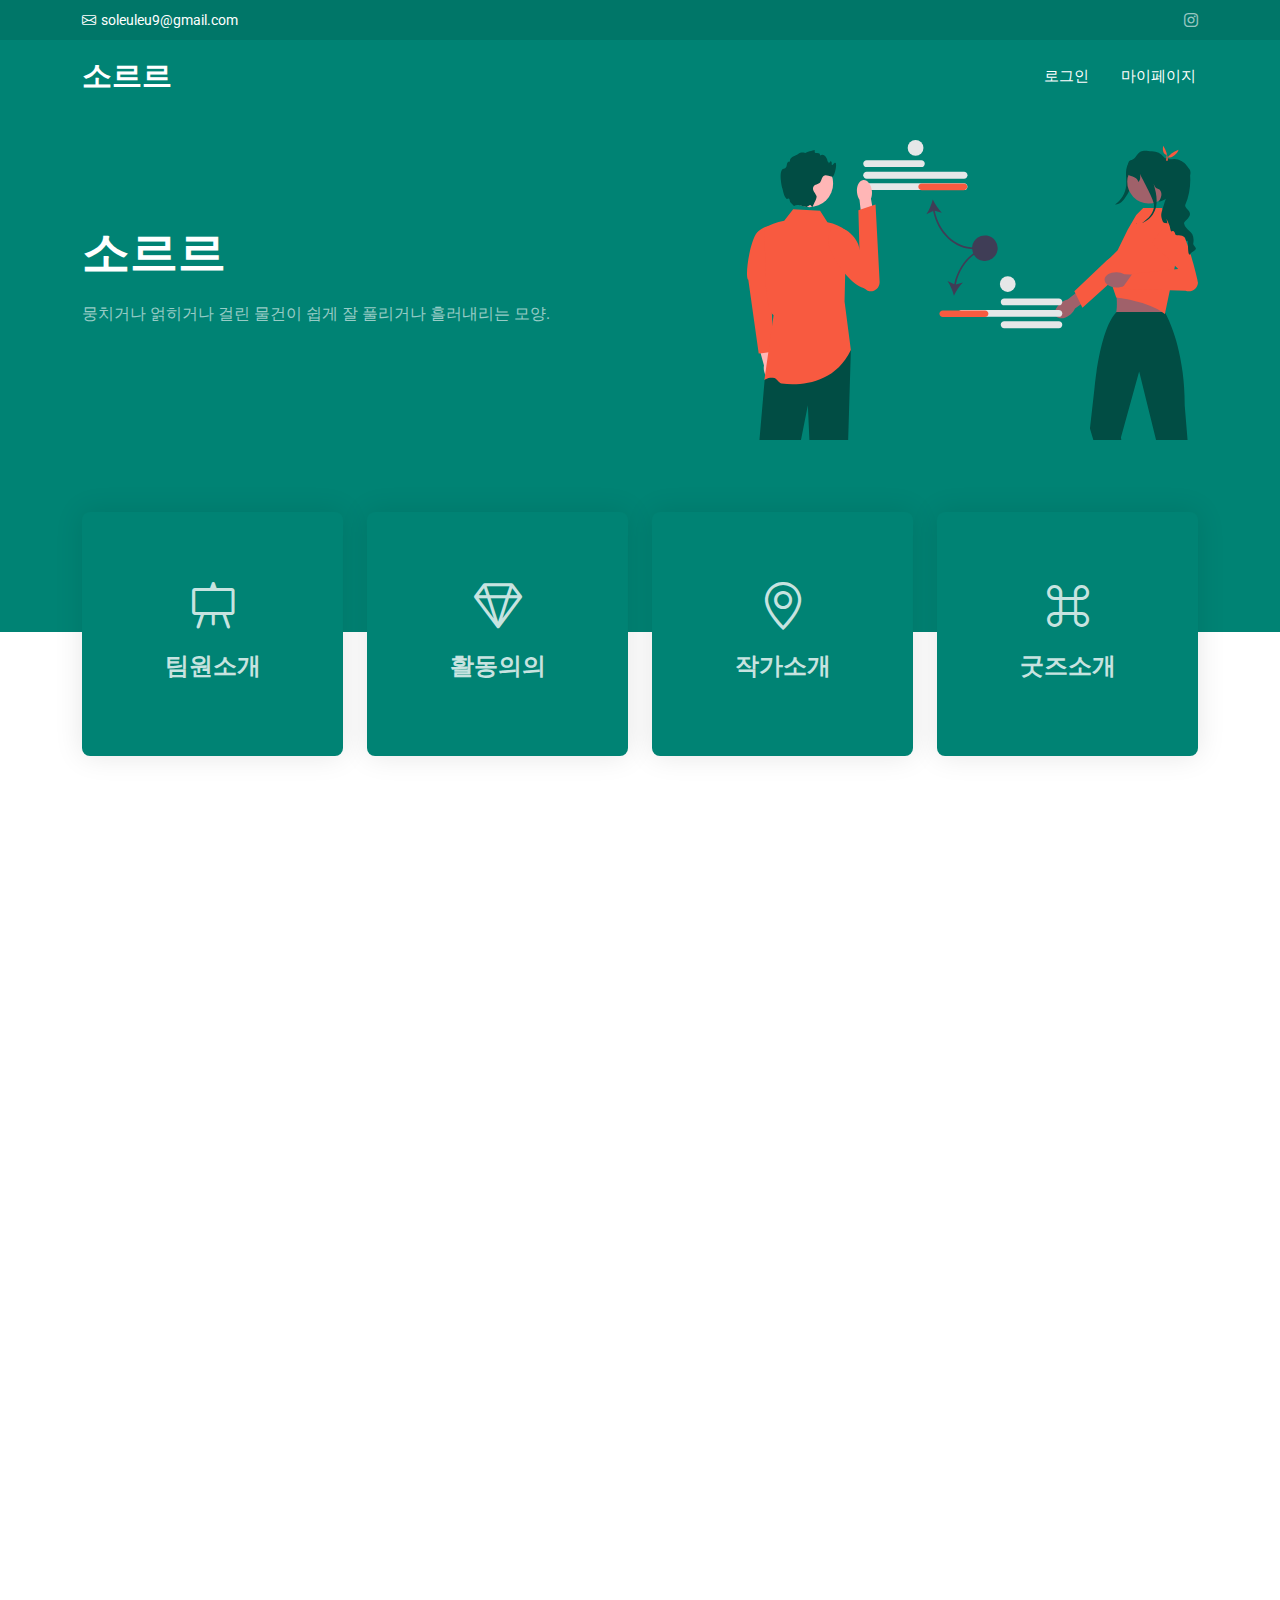
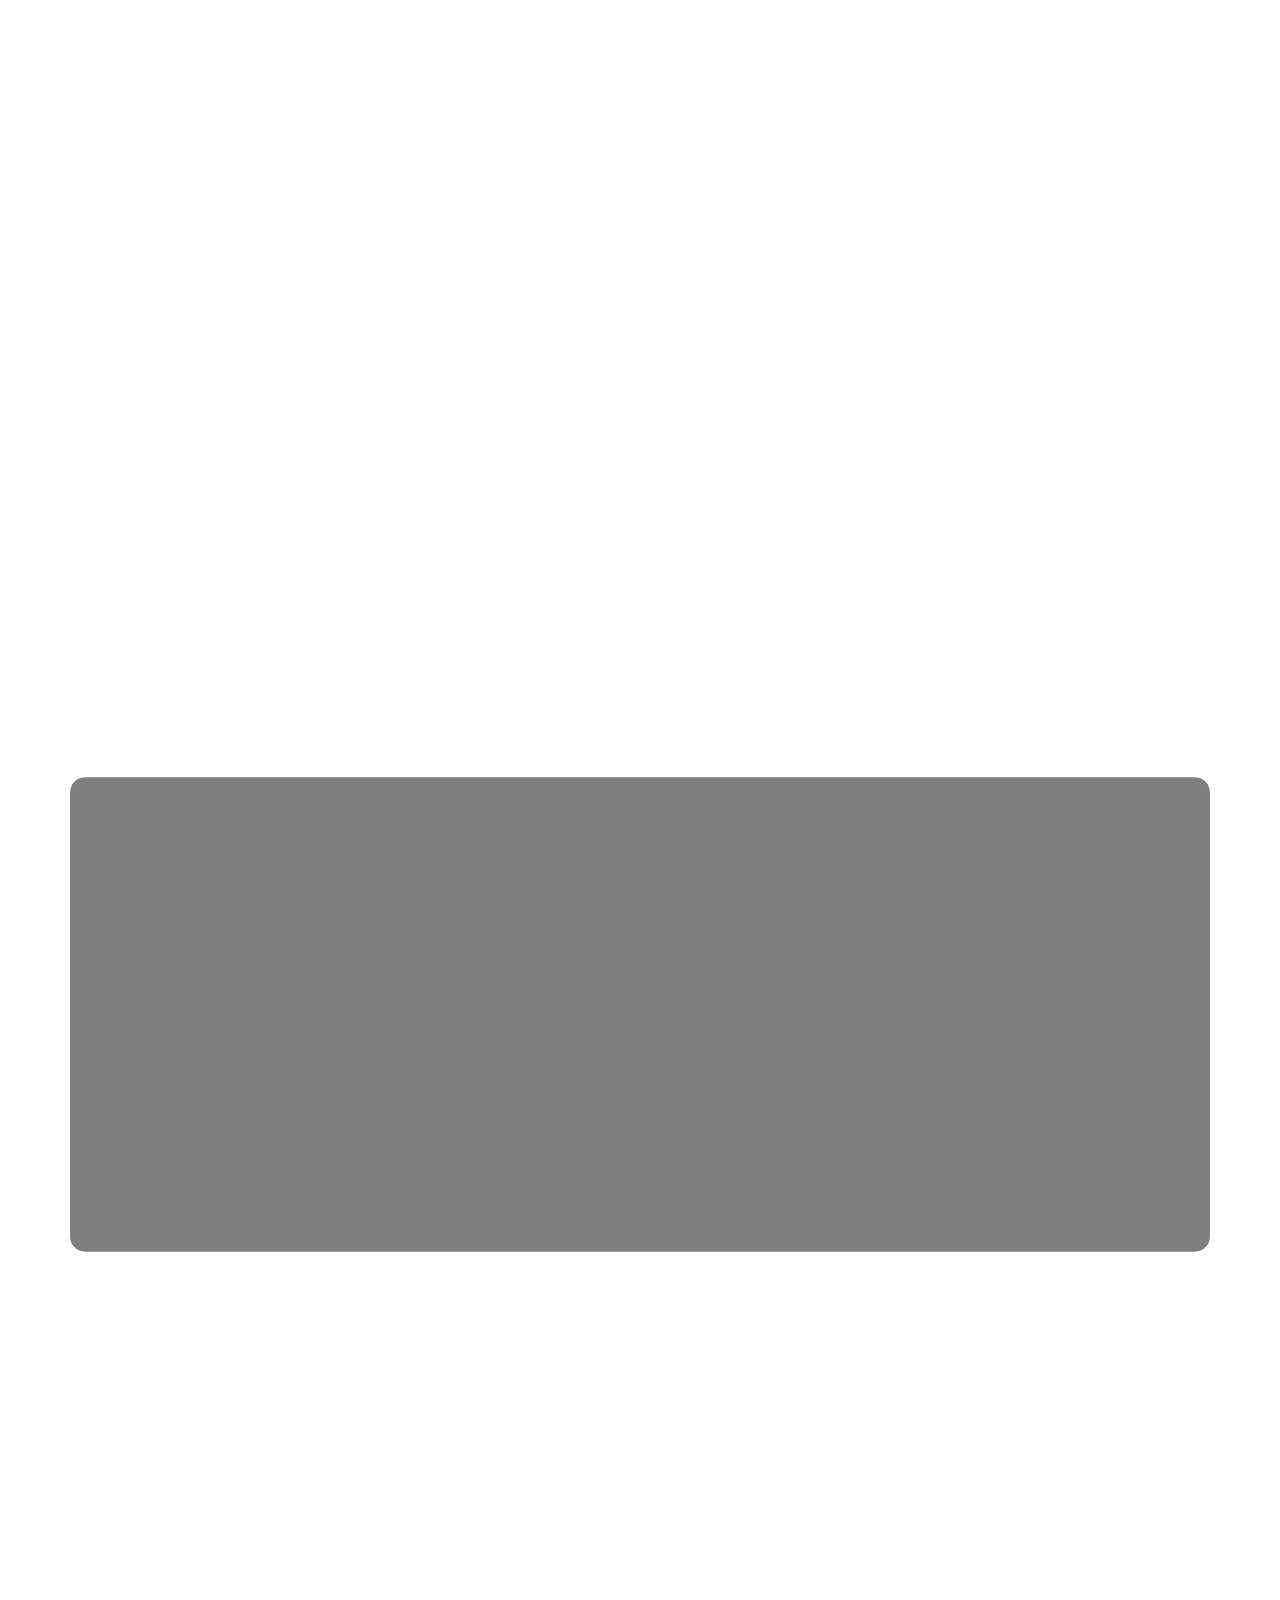
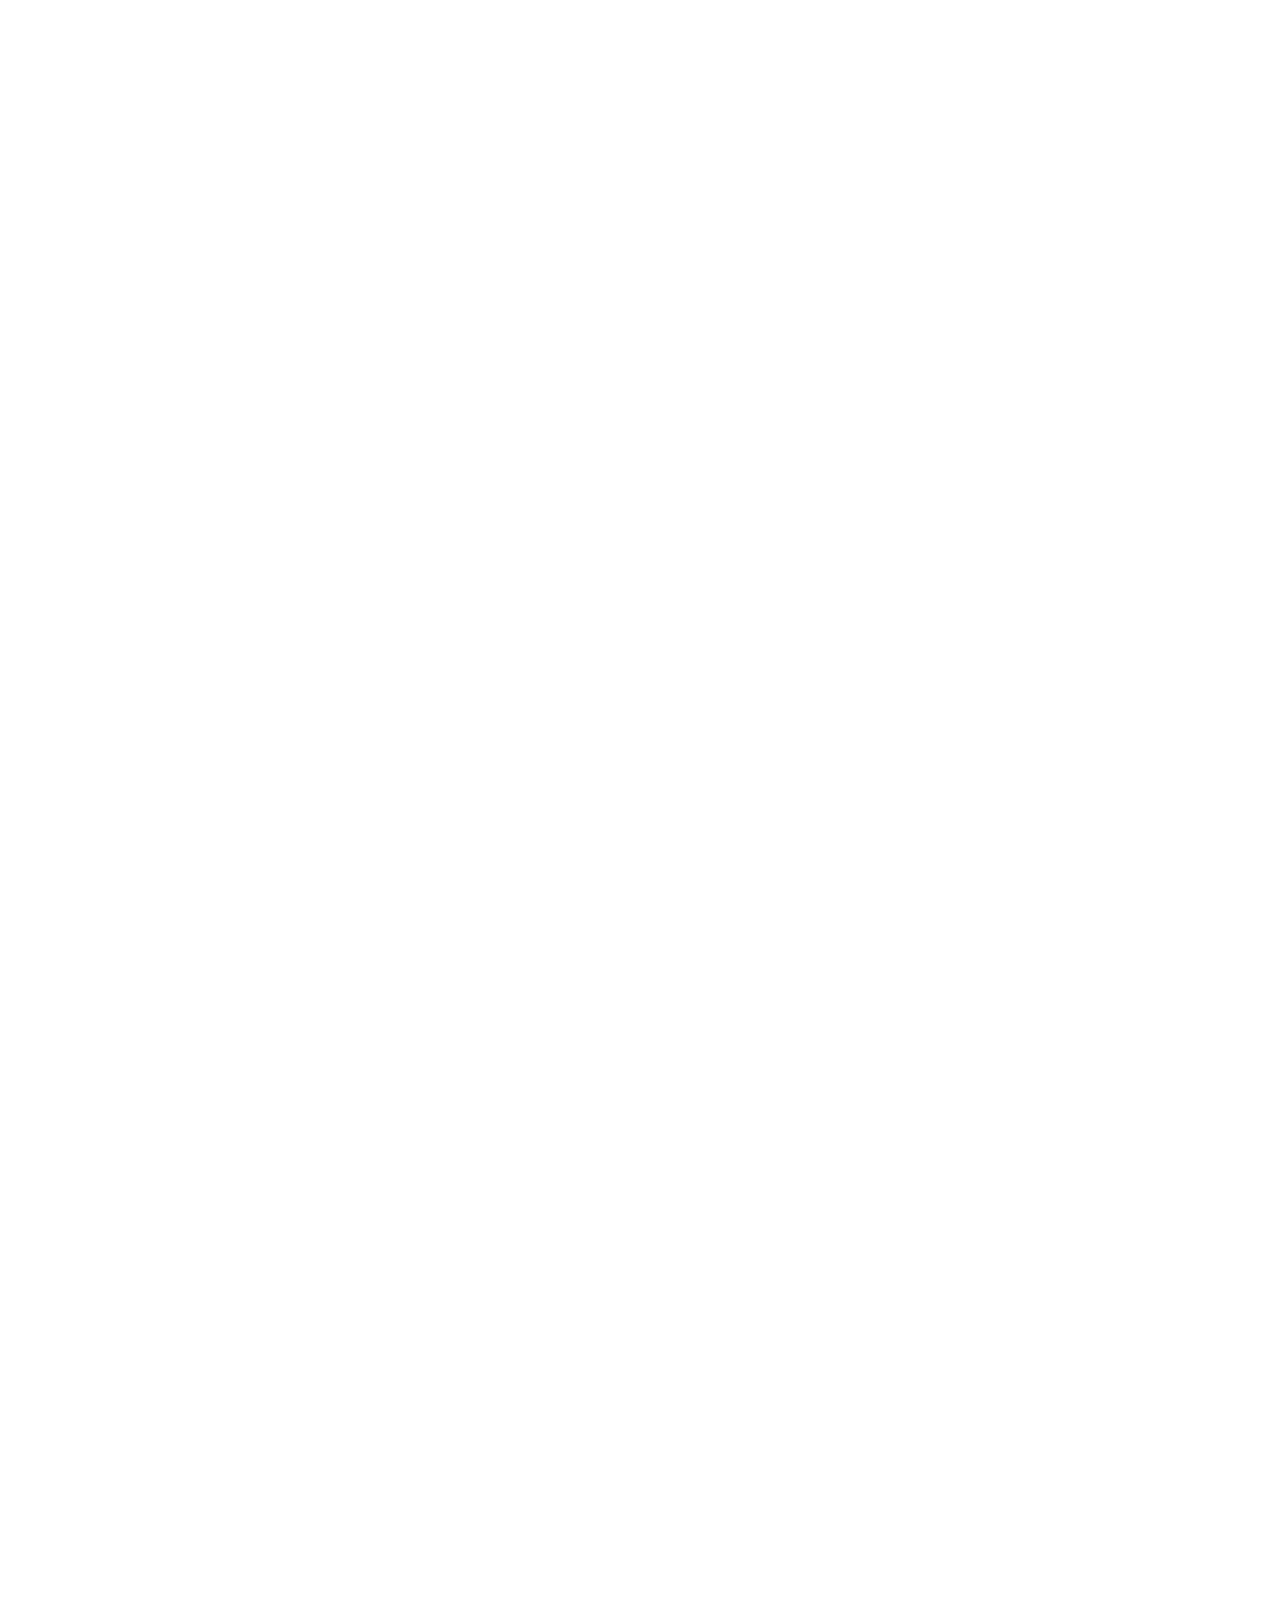
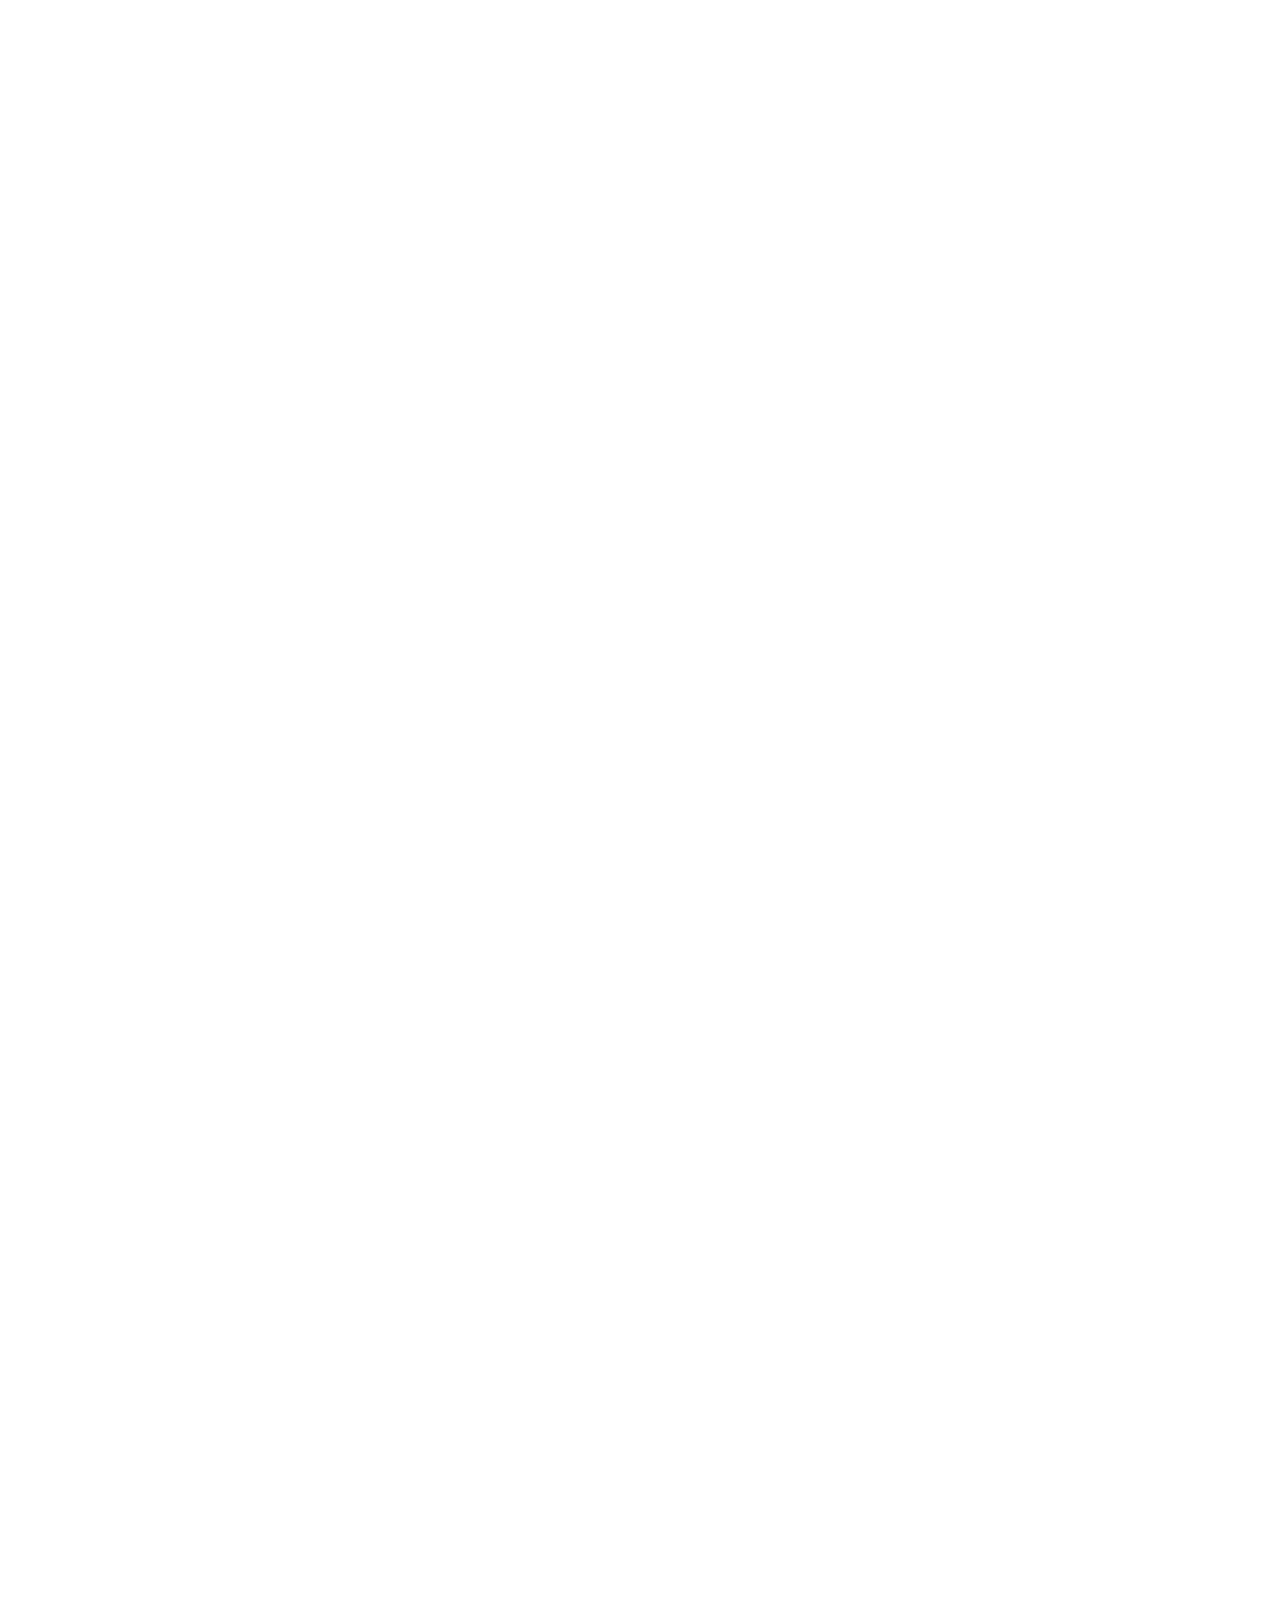
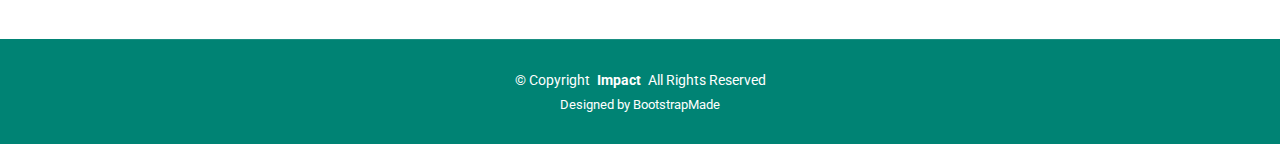
==== index.html @ 89395ae1 "first commit" ====
<!DOCTYPE html>
<html lang="en">

<head>
  <meta charset="utf-8">
  <meta content="width=device-width, initial-scale=1.0" name="viewport">
  <title>Index - Impact Bootstrap Template</title>
  <meta name="description" content="">
  <meta name="keywords" content="">

  <!-- Favicons -->
  <link href="assets/img/favicon.png" rel="icon">
  <link href="assets/img/apple-touch-icon.png" rel="apple-touch-icon">

  <!-- Fonts -->
  <link href="https://fonts.googleapis.com" rel="preconnect">
  <link href="https://fonts.gstatic.com" rel="preconnect" crossorigin>
  <link
    href="https://fonts.googleapis.com/css2?family=Roboto:ital,wght@0,100;0,300;0,400;0,500;0,700;0,900;1,100;1,300;1,400;1,500;1,700;1,900&family=Montserrat:ital,wght@0,100;0,200;0,300;0,400;0,500;0,600;0,700;0,800;0,900;1,100;1,200;1,300;1,400;1,500;1,600;1,700;1,800;1,900&family=Poppins:ital,wght@0,100;0,200;0,300;0,400;0,500;0,600;0,700;0,800;0,900;1,100;1,200;1,300;1,400;1,500;1,600;1,700;1,800;1,900&display=swap"
    rel="stylesheet">

  <!-- Vendor CSS Files -->
  <link href="assets/vendor/bootstrap/css/bootstrap.min.css" rel="stylesheet">
  <link href="assets/vendor/bootstrap-icons/bootstrap-icons.css" rel="stylesheet">
  <link href="assets/vendor/aos/aos.css" rel="stylesheet">
  <link href="assets/vendor/glightbox/css/glightbox.min.css" rel="stylesheet">
  <link href="assets/vendor/swiper/swiper-bundle.min.css" rel="stylesheet">

  <!-- Main CSS File -->
  <link href="assets/css/main.css" rel="stylesheet">

  <!-- =======================================================
  * Template Name: Impact
  * Template URL: https://bootstrapmade.com/impact-bootstrap-business-website-template/
  * Updated: Aug 07 2024 with Bootstrap v5.3.3
  * Author: BootstrapMade.com
  * License: https://bootstrapmade.com/license/
  ======================================================== -->
</head>

<body class="index-page">

  <header id="header" class="header fixed-top">

    <div class="topbar d-flex align-items-center">
      <div class="container d-flex justify-content-center justify-content-md-between">
        <div class="contact-info d-flex align-items-center">
          <i class="bi bi-envelope d-flex align-items-center"><a href="">soleuleu9@gmail.com</a></i>
        </div>
        <div class="social-links d-none d-md-flex align-items-center">
          <a href="https://www.instagram.com/so_reureu" class="instagram"><i class="bi bi-instagram"></i></a>
        </div>
      </div>
    </div><!-- End Top Bar -->

    <div class="branding d-flex align-items-cente">

      <div class="container position-relative d-flex align-items-center justify-content-between">
        <a href="index.html" class="logo d-flex align-items-center">
          <!-- Uncomment the line below if you also wish to use an image logo -->
          <!-- <img src="assets/img/logo.png" alt=""> -->
          <h1 class="sitename">소르르</h1>
          <span>.</span>
        </a>

        <nav id="navmenu" class="navmenu">
          <ul>
            <li><a href="" class="active">로그인<br></a></li>
            <li><a href="">마이페이지</a></li>

          </ul>
          <i class="mobile-nav-toggle d-xl-none bi bi-list"></i>
        </nav>

      </div>

    </div>

  </header>

  <main class="main">



    <!-- Hero Section -->
    <section id="hero" class="hero section accent-background">

      <div class="container position-relative" data-aos="fade-up" data-aos-delay="100">
        <div class="row gy-5 justify-content-between">
          <div class="col-lg-6 order-2 order-lg-1 d-flex flex-column justify-content-center">
            <h2><span>소르르 </span><span class="accent"></span></h2>
            <p>뭉치거나 얽히거나 걸린 물건이 쉽게 잘 풀리거나 흘러내리는 모양.</p>
          </div>
          <div class="col-lg-5 order-1 order-lg-2">
            <img src="assets/img/hero-img.svg" class="img-fluid" alt="">
          </div>
        </div>
      </div>

      <div class="icon-boxes position-relative" data-aos="fade-up" data-aos-delay="200">
        <div class="container position-relative">
          <div class="row gy-4 mt-5">

            <div class="col-xl-3 col-md-6">
              <div class="icon-box">
                <div class="icon"><i class="bi bi-easel"></i></div>
                <h4 class="title"><a href="#team" class="stretched-link">팀원소개</a></h4>
              </div>
            </div><!--End Icon Box -->

            <div class="col-xl-3 col-md-6">
              <div class="icon-box">
                <div class="icon"><i class="bi bi-gem"></i></div>
                <h4 class="title"><a href="#about" class="stretched-link">활동의의</a></h4>
              </div>
            </div><!--End Icon Box -->

            <div class="col-xl-3 col-md-6">
              <div class="icon-box">
                <div class="icon"><i class="bi bi-geo-alt"></i></div>
                <h4 class="title"><a href="#testimonials" class="stretched-link">작가소개</a></h4>
              </div>
            </div><!--End Icon Box -->

            <div class="col-xl-3 col-md-6">
              <div class="icon-box">
                <div class="icon"><i class="bi bi-command"></i></div>
                <h4 class="title"><a href="#portfolio" class="stretched-link">굿즈소개</a></h4>
              </div>
            </div><!--End Icon Box -->

          </div>
        </div>
      </div>

    </section><!-- /Hero Section -->

    <!-- Team Section -->
    <section id="team" class="team section">

      <!-- Section Title -->
      <div class="container section-title" data-aos="fade-up">
        <h2>팀소개</h2>
        <p>소르르는 대중의 목소리에 귀 기울이며 항상 발전하는 팀이 되기위해 노력하고있습니다</p>
      </div><!-- End Section Title -->

      <div class="container">

        <div class="row gy-4  justify-content-center">

          <div class="col-xl-3 col-md-6 d-flex" data-aos="fade-up" data-aos-delay="100">
            <div class="member">
              <img src="assets/img/team/team-1.jpg" class="img-fluid" alt="">
              <h4>이다희</h4>
              <div class="social">
                <span>INTJ</span>
              </div>
            </div>
          </div><!-- End Team Member -->

          <div class="col-xl-3 col-md-6 d-flex" data-aos="fade-up" data-aos-delay="200">
            <div class="member">
              <img src="assets/img/team/team-2.jpg" class="img-fluid" alt="">
              <h4>문성환</h4>
              <div class="social">
                <span>INTP</span>
              </div>
            </div>
          </div><!-- End Team Member -->

          <div class="col-xl-3 col-md-6 d-flex" data-aos="fade-up" data-aos-delay="300">
            <div class="member">
              <img src="assets/img/team/team-3.jpg" class="img-fluid" alt="">
              <h4>유미소</h4>
              <div class="social">
                <span>INFJ</span>
              </div>
            </div>
          </div><!-- End Team Member -->

          <!-- End Team Member -->

        </div>

      </div>

    </section><!-- /Team Section -->

    <!-- About Section -->
    <section id="about" class="about section">

      <!-- Section Title -->
      <div class="container section-title" data-aos="fade-up">
        <h2>활동의의<br></h2>
        <p>소르르 팀은 신진 발굴 작가의 홍보 및 작업, 굿즈를 판매해주는 역할을 하는 팀입니다.</p>
      </div><!-- End Section Title -->

      <div class="container">

        <div class="row gy-4">
          <div class="col-lg-6" data-aos="fade-up" data-aos-delay="100">
            <h>우리는 창의력과 열정을 바탕으로 다양한 제품을 선보이며
              <br>사용자 친화적이고 품질 높은 제품을
              제공하기 위해 노력하고 있습니다.
            </h>
            <img src="assets/img/about.jpg" class="img-fluid rounded-4 mb-4" alt="">
            <div class="content">
              <ul>
                <li><i class="bi bi-check-circle-fill"></i> <span>신진, 발굴 작가의 어려운 현실
                    홍보와 작업을 병행하기 힘든 조건입니다. </span></li>
                <li><i class="bi bi-check-circle-fill"></i> <span>대중의 다양한 개성
                    자신의 개성이 중요해진 시대에서 니즈에 맞는 여러 굿즈를 찾을수 있는 플랫폼이 필요한 상황이다.</span></li>

              </ul>

            </div>
          </div>
          <div class="col-lg-6" data-aos="fade-up" data-aos-delay="250">
            <div class="content ps-0 ps-lg-5">

              <p>
                소르르에서 작가는 자신의 작품을 홍보하고 판매할 수 있는 공간이고 대중들은 단순한 굿즈가 아니라 자신의 감성에 맞는 소비와 작가의 작품을 접할 수 있다.
                <br>우리가 몰랐던 작가들의 활동과
                작업들을 볼 수 있는 예술의 인프라 형성도 도모할 수 있다.
              </p>

              <div class="position-relative mt-4">
                <img src="assets/img/about-2.jpg" class="img-fluid rounded-4" alt="">
                <a href="https://www.youtube.com/watch?v=Y7f98aduVJ8" class="glightbox pulsating-play-btn"></a>
              </div>
            </div>
          </div>
        </div>

      </div>

    </section><!-- /About Section -->


    <!-- Call To Action Section -->
    <section id="call-to-action" class="call-to-action section dark-background">

      <div class="container">
        <img src="assets/img/cta-bg.jpg" alt="">
        <div class="content row justify-content-center" data-aos="zoom-in" data-aos-delay="100">
          <div class="col-xl-10">
            <div class="text-center">
              <a href="https://www.youtube.com/watch?v=Y7f98aduVJ8" class="glightbox play-btn"></a>
              <h3>팝업</h3>
              <p>Duis aute irure dolor in reprehenderit in voluptate velit esse cillum dolore eu fugiat nulla pariatur.
                Excepteur sint occaecat cupidatat non proident, sunt in culpa qui officia deserunt mollit anim id est
                laborum.</p>
              <a class="cta-btn" href="#">Call To Action</a>
            </div>
          </div>
        </div>
      </div>

    </section><!-- /Call To Action Section -->


    <!-- Testimonials Section -->
    <section id="testimonials" class="testimonials section">

      <!-- Section Title -->
      <div class="container section-title" data-aos="fade-up">
        <h2>작가소개</h2>
      </div><!-- End Section Title -->

      <div class="container" data-aos="fade-up" data-aos-delay="100">

        <div class="swiper init-swiper">
          <script type="application/json" class="swiper-config">
            {
              "loop": true,
              "speed": 600,
              "autoplay": {
                "delay": 5000
              },
              "slidesPerView": "auto",
              "pagination": {
                "el": ".swiper-pagination",
                "type": "bullets",
                "clickable": true
              },
              "breakpoints": {
                "320": {
                  "slidesPerView": 1,
                  "spaceBetween": 40
                },
                "1200": {
                  "slidesPerView": 3,
                  "spaceBetween": 10
                }
              }
            }
          </script>
          <div class="swiper-wrapper">

            <div class="swiper-slide">
              <div class="testimonial-item">
                <div class="portfolio-content h-100">
                  <img src="assets/img/testimonials/illustrator1.jpg" class="img-fluid" alt="">
                  <div class="portfolio-info">
                    <h4><a href="" title="More Details">작가1</a></h4>
                    <p>Lorem ipsum, dolor sit amet consectetur</p>
                  </div>
                </div>
              </div>
            </div>

            <div class="swiper-slide">
              <div class="testimonial-item">
                <div class="portfolio-content h-100">
                  <img src="assets/img/testimonials/illustrator2.jpg" class="img-fluid" alt="">
                  <div class="portfolio-info">
                    <h4><a href="" title="More Details">작가2</a></h4>
                    <p>Lorem ipsum, dolor sit amet consectetur</p>
                  </div>
                </div>
              </div>
            </div>

            <div class="swiper-slide">
              <div class="testimonial-item">
                <div class="portfolio-content h-100">
                  <img src="assets/img/testimonials/illustrator3.jpg" class="img-fluid" alt="">
                  <div class="portfolio-info">
                    <h4><a href="" title="More Details">작가3</a></h4>
                    <p>Lorem ipsum, dolor sit amet consectetur</p>
                  </div>
                </div>
              </div>
            </div>

            <div class="swiper-slide">
              <div class="testimonial-item">
                <div class="portfolio-content h-100">
                  <img src="assets/img/testimonials/illustrator4.jpg" class="img-fluid" alt="">
                  <div class="portfolio-info">
                    <h4><a href="" title="More Details">작가4</a></h4>
                    <p>Lorem ipsum, dolor sit amet consectetur</p>
                  </div>
                </div>
              </div>
            </div>


            <div class="swiper-slide">
              <div class="testimonial-item">
                <div class="portfolio-content h-100">
                  <img src="assets/img/testimonials/testimonials-5.jpg" class="img-fluid" alt="">
                  <div class="portfolio-info">
                    <h4><a href="" title="More Details">작가5</a></h4>
                    <p>Lorem ipsum, dolor sit amet consectetur</p>
                  </div>
                </div>
              </div>
            </div>


          </div>
          <div class="swiper-pagination"></div>
        </div>

      </div>

    </section><!-- /Testimonials Section -->

    <!-- Portfolio Section -->
    <section id="portfolio" class="portfolio section">

      <!-- Section Title -->
      <div class="container section-title" data-aos="fade-up">
        <h2>굿즈소개</h2>
        <p>Necessitatibus eius consequatur ex aliquid fuga eum quidem sint consectetur velit</p>
      </div><!-- End Section Title -->

      <div class="container">

        <div class="isotope-layout" data-default-filter="*" data-layout="masonry" data-sort="original-order">

          <ul class="portfolio-filters isotope-filters" data-aos="fade-up" data-aos-delay="100">
            <li data-filter="*" class="filter-active">All</li>
            <li data-filter=".filter-app">App</li>
            <li data-filter=".filter-product">Product</li>
            <li data-filter=".filter-branding">Branding</li>
            <li data-filter=".filter-books">Books</li>
          </ul><!-- End Portfolio Filters -->

          <div class="row gy-4 isotope-container" data-aos="fade-up" data-aos-delay="200">

            <div class="col-lg-4 col-md-6 portfolio-item isotope-item filter-app">
              <div class="portfolio-content h-100">
                <a href="assets/img/portfolio/app-1.jpg" data-gallery="portfolio-gallery-app" class="glightbox"><img
                    src="assets/img/portfolio/app-1.jpg" class="img-fluid" alt=""></a>
                <div class="portfolio-info">
                  <h4><a href="portfolio-details.html" title="More Details">App 1</a></h4>
                  <p>Lorem ipsum, dolor sit amet consectetur</p>
                </div>
              </div>
            </div><!-- End Portfolio Item -->

            <div class="col-lg-4 col-md-6 portfolio-item isotope-item filter-product">
              <div class="portfolio-content h-100">
                <a href="assets/img/portfolio/product-1.jpg" data-gallery="portfolio-gallery-app" class="glightbox"><img
                    src="assets/img/portfolio/product-1.jpg" class="img-fluid" alt=""></a>
                <div class="portfolio-info">
                  <h4><a href="portfolio-details.html" title="More Details">Product 1</a></h4>
                  <p>Lorem ipsum, dolor sit amet consectetur</p>
                </div>
              </div>
            </div><!-- End Portfolio Item -->

            <div class="col-lg-4 col-md-6 portfolio-item isotope-item filter-branding">
              <div class="portfolio-content h-100">
                <a href="assets/img/portfolio/branding-1.jpg" data-gallery="portfolio-gallery-app"
                  class="glightbox"><img src="assets/img/portfolio/branding-1.jpg" class="img-fluid" alt=""></a>
                <div class="portfolio-info">
                  <h4><a href="portfolio-details.html" title="More Details">Branding 1</a></h4>
                  <p>Lorem ipsum, dolor sit amet consectetur</p>
                </div>
              </div>
            </div><!-- End Portfolio Item -->

            <div class="col-lg-4 col-md-6 portfolio-item isotope-item filter-books">
              <div class="portfolio-content h-100">
                <a href="assets/img/portfolio/books-1.jpg" data-gallery="portfolio-gallery-app" class="glightbox"><img
                    src="assets/img/portfolio/books-1.jpg" class="img-fluid" alt=""></a>
                <div class="portfolio-info">
                  <h4><a href="portfolio-details.html" title="More Details">Books 1</a></h4>
                  <p>Lorem ipsum, dolor sit amet consectetur</p>
                </div>
              </div>
            </div><!-- End Portfolio Item -->

            <div class="col-lg-4 col-md-6 portfolio-item isotope-item filter-app">
              <div class="portfolio-content h-100">
                <a href="assets/img/portfolio/app-2.jpg" data-gallery="portfolio-gallery-app" class="glightbox"><img
                    src="assets/img/portfolio/app-2.jpg" class="img-fluid" alt=""></a>
                <div class="portfolio-info">
                  <h4><a href="portfolio-details.html" title="More Details">App 2</a></h4>
                  <p>Lorem ipsum, dolor sit amet consectetur</p>
                </div>
              </div>
            </div><!-- End Portfolio Item -->

            <div class="col-lg-4 col-md-6 portfolio-item isotope-item filter-product">
              <div class="portfolio-content h-100">
                <a href="assets/img/portfolio/product-2.jpg" data-gallery="portfolio-gallery-app" class="glightbox"><img
                    src="assets/img/portfolio/product-2.jpg" class="img-fluid" alt=""></a>
                <div class="portfolio-info">
                  <h4><a href="portfolio-details.html" title="More Details">Product 2</a></h4>
                  <p>Lorem ipsum, dolor sit amet consectetur</p>
                </div>
              </div>
            </div><!-- End Portfolio Item -->

            <div class="col-lg-4 col-md-6 portfolio-item isotope-item filter-branding">
              <div class="portfolio-content h-100">
                <a href="assets/img/portfolio/branding-2.jpg" data-gallery="portfolio-gallery-app"
                  class="glightbox"><img src="assets/img/portfolio/branding-2.jpg" class="img-fluid" alt=""></a>
                <div class="portfolio-info">
                  <h4><a href="portfolio-details.html" title="More Details">Branding 2</a></h4>
                  <p>Lorem ipsum, dolor sit amet consectetur</p>
                </div>
              </div>
            </div><!-- End Portfolio Item -->

            <div class="col-lg-4 col-md-6 portfolio-item isotope-item filter-books">
              <div class="portfolio-content h-100">
                <a href="assets/img/portfolio/books-2.jpg" data-gallery="portfolio-gallery-app" class="glightbox"><img
                    src="assets/img/portfolio/books-2.jpg" class="img-fluid" alt=""></a>
                <div class="portfolio-info">
                  <h4><a href="portfolio-details.html" title="More Details">Books 2</a></h4>
                  <p>Lorem ipsum, dolor sit amet consectetur</p>
                </div>
              </div>
            </div><!-- End Portfolio Item -->

            <div class="col-lg-4 col-md-6 portfolio-item isotope-item filter-app">
              <div class="portfolio-content h-100">
                <a href="assets/img/portfolio/app-3.jpg" data-gallery="portfolio-gallery-app" class="glightbox"><img
                    src="assets/img/portfolio/app-3.jpg" class="img-fluid" alt=""></a>
                <div class="portfolio-info">
                  <h4><a href="portfolio-details.html" title="More Details">App 3</a></h4>
                  <p>Lorem ipsum, dolor sit amet consectetur</p>
                </div>
              </div>
            </div><!-- End Portfolio Item -->

            <div class="col-lg-4 col-md-6 portfolio-item isotope-item filter-product">
              <div class="portfolio-content h-100">
                <a href="assets/img/portfolio/product-3.jpg" data-gallery="portfolio-gallery-app" class="glightbox"><img
                    src="assets/img/portfolio/product-3.jpg" class="img-fluid" alt=""></a>
                <div class="portfolio-info">
                  <h4><a href="portfolio-details.html" title="More Details">Product 3</a></h4>
                  <p>Lorem ipsum, dolor sit amet consectetur</p>
                </div>
              </div>
            </div><!-- End Portfolio Item -->

            <div class="col-lg-4 col-md-6 portfolio-item isotope-item filter-branding">
              <div class="portfolio-content h-100">
                <a href="assets/img/portfolio/branding-3.jpg" data-gallery="portfolio-gallery-app"
                  class="glightbox"><img src="assets/img/portfolio/branding-3.jpg" class="img-fluid" alt=""></a>
                <div class="portfolio-info">
                  <h4><a href="portfolio-details.html" title="More Details">Branding 3</a></h4>
                  <p>Lorem ipsum, dolor sit amet consectetur</p>
                </div>
              </div>
            </div><!-- End Portfolio Item -->

            <div class="col-lg-4 col-md-6 portfolio-item isotope-item filter-books">
              <div class="portfolio-content h-100">
                <a href="assets/img/portfolio/books-3.jpg" data-gallery="portfolio-gallery-app" class="glightbox"><img
                    src="assets/img/portfolio/books-3.jpg" class="img-fluid" alt=""></a>
                <div class="portfolio-info">
                  <h4><a href="portfolio-details.html" title="More Details">Books 3</a></h4>
                  <p>Lorem ipsum, dolor sit amet consectetur</p>
                </div>
              </div>
            </div><!-- End Portfolio Item -->

          </div><!-- End Portfolio Container -->

        </div>

      </div>

    </section><!-- /Portfolio Section -->


    <!-- Contact Section -->
    <section id="contact" class="contact section">

      <!-- Section Title -->
      <div class="container section-title" data-aos="fade-up">
        <h2>Contact</h2>
        <p>Necessitatibus eius consequatur ex aliquid fuga eum quidem sint consectetur velit</p>
      </div><!-- End Section Title -->

      <div class="container" data-aos="fade-up" data-aos-delay="100">

        <div class="row gx-lg-0 gy-4">

          <div class="col-lg-4">
            <div class="info-container d-flex flex-column align-items-center justify-content-center">
              <div class="info-item d-flex" data-aos="fade-up" data-aos-delay="200">
                <i class="bi bi-geo-alt flex-shrink-0"></i>
                <div>
                  <h3>Address</h3>
                  <p>A108 Adam Street, New York, NY 535022</p>
                </div>
              </div><!-- End Info Item -->

              <div class="info-item d-flex" data-aos="fade-up" data-aos-delay="300">
                <i class="bi bi-telephone flex-shrink-0"></i>
                <div>
                  <h3>Call Us</h3>
                  <p>+1 5589 55488 55</p>
                </div>
              </div><!-- End Info Item -->

              <div class="info-item d-flex" data-aos="fade-up" data-aos-delay="400">
                <i class="bi bi-envelope flex-shrink-0"></i>
                <div>
                  <h3>Email Us</h3>
                  <p>info@example.com</p>
                </div>
              </div><!-- End Info Item -->

              <div class="info-item d-flex" data-aos="fade-up" data-aos-delay="500">
                <i class="bi bi-clock flex-shrink-0"></i>
                <div>
                  <h3>Open Hours:</h3>
                  <p>Mon-Sat: 11AM - 23PM</p>
                </div>
              </div><!-- End Info Item -->

            </div>

          </div>

          <div class="col-lg-8">
            <form action="forms/contact.php" method="post" class="php-email-form" data-aos="fade" data-aos-delay="100">
              <div class="row gy-4">

                <div class="col-md-6">
                  <input type="text" name="name" class="form-control" placeholder="Your Name" required="">
                </div>

                <div class="col-md-6 ">
                  <input type="email" class="form-control" name="email" placeholder="Your Email" required="">
                </div>

                <div class="col-md-12">
                  <input type="text" class="form-control" name="subject" placeholder="Subject" required="">
                </div>

                <div class="col-md-12">
                  <textarea class="form-control" name="message" rows="8" placeholder="Message" required=""></textarea>
                </div>

                <div class="col-md-12 text-center">
                  <div class="loading">Loading</div>
                  <div class="error-message"></div>
                  <div class="sent-message">Your message has been sent. Thank you!</div>

                  <button type="submit">Send Message</button>
                </div>

              </div>
            </form>
          </div><!-- End Contact Form -->

        </div>

      </div>

    </section><!-- /Contact Section -->

  </main>

  <footer id="footer" class="footer accent-background">

    <div class="container copyright text-center mt-4">
      <p>© <span>Copyright</span> <strong class="px-1 sitename">Impact</strong> <span>All Rights Reserved</span></p>
      <div class="credits">
        <!-- All the links in the footer should remain intact. -->
        <!-- You can delete the links only if you've purchased the pro version. -->
        <!-- Licensing information: https://bootstrapmade.com/license/ -->
        <!-- Purchase the pro version with working PHP/AJAX contact form: [buy-url] -->
        Designed by <a href="https://bootstrapmade.com/">BootstrapMade</a>
      </div>
    </div>

  </footer>

  <!-- Scroll Top -->
  <a href="#" id="scroll-top" class="scroll-top d-flex align-items-center justify-content-center"><i
      class="bi bi-arrow-up-short"></i></a>

  <!-- Preloader -->
  <div id="preloader"></div>

  <!-- Vendor JS Files -->
  <script src="assets/vendor/bootstrap/js/bootstrap.bundle.min.js"></script>
  <script src="assets/vendor/php-email-form/validate.js"></script>
  <script src="assets/vendor/aos/aos.js"></script>
  <script src="assets/vendor/glightbox/js/glightbox.min.js"></script>
  <script src="assets/vendor/swiper/swiper-bundle.min.js"></script>
  <script src="assets/vendor/purecounter/purecounter_vanilla.js"></script>
  <script src="assets/vendor/imagesloaded/imagesloaded.pkgd.min.js"></script>
  <script src="assets/vendor/isotope-layout/isotope.pkgd.min.js"></script>

  <!-- Main JS File -->
  <script src="assets/js/main.js"></script>

</body>

</html>
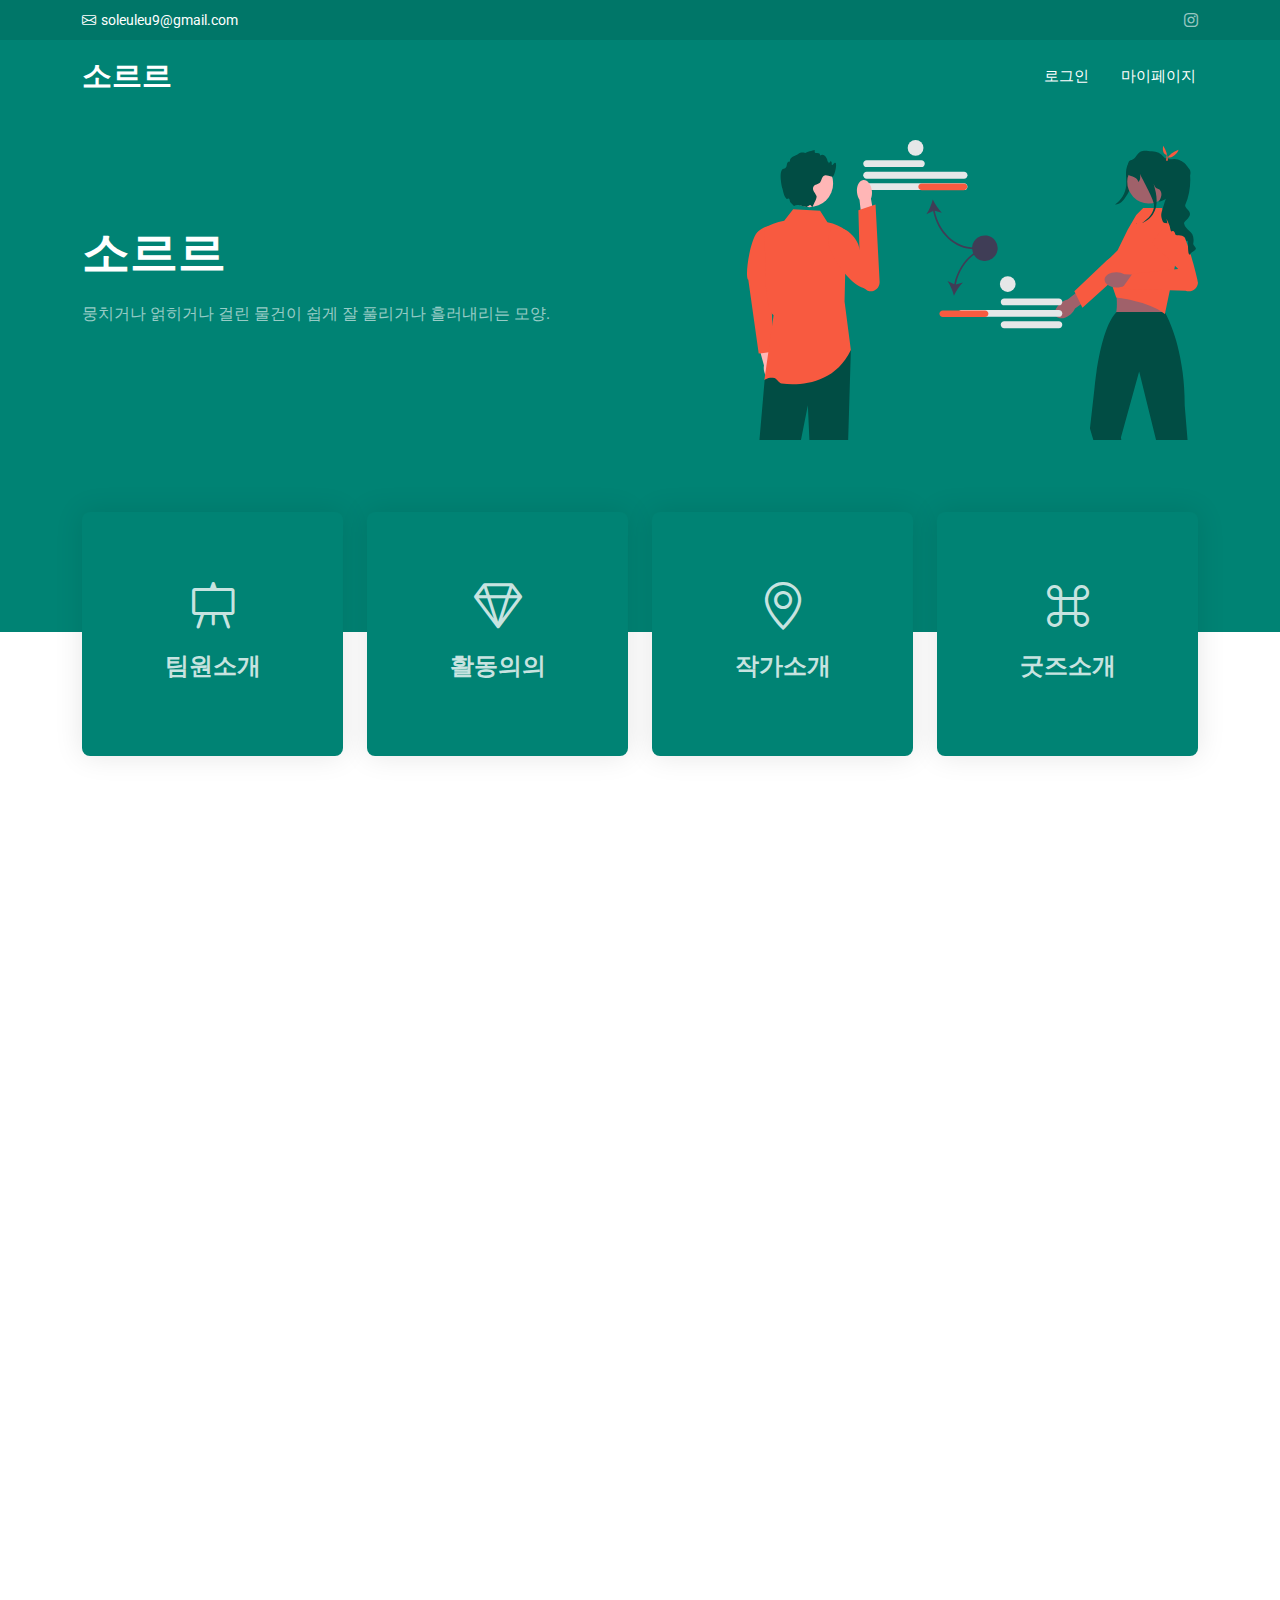
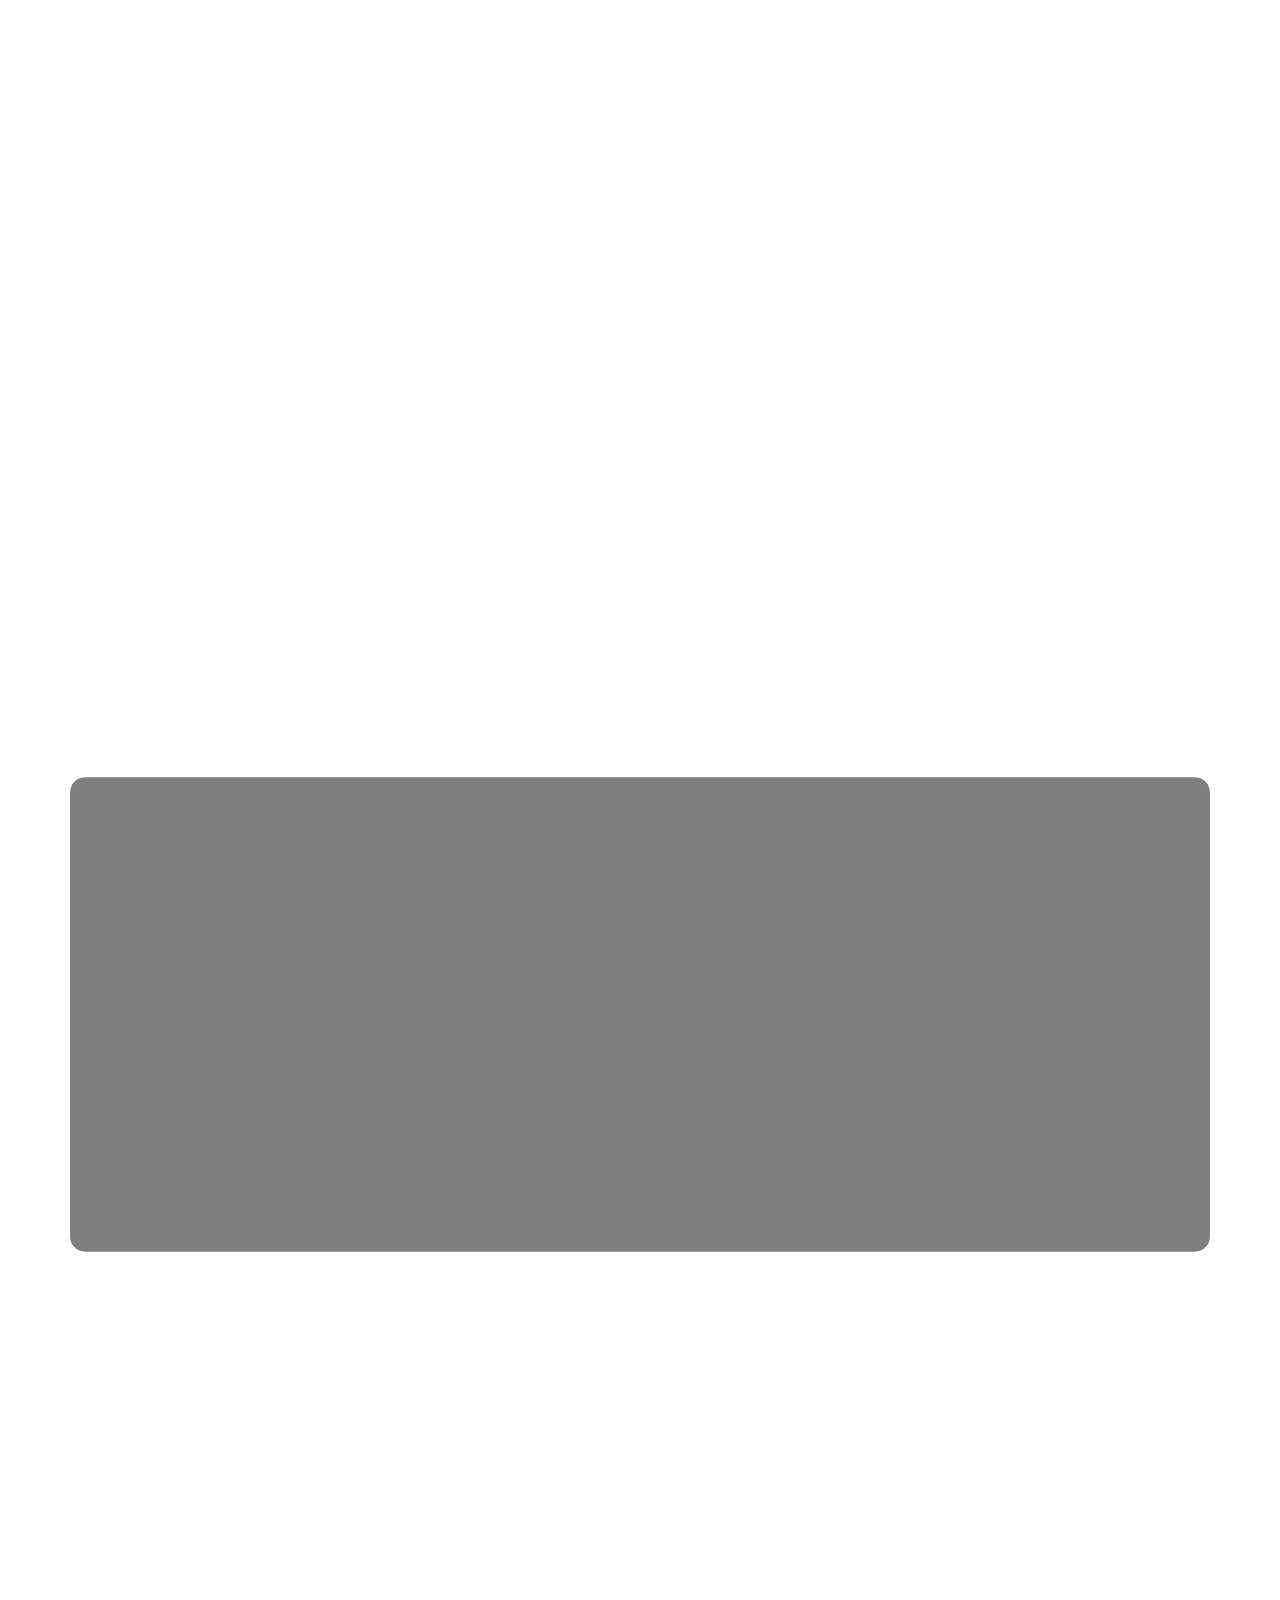
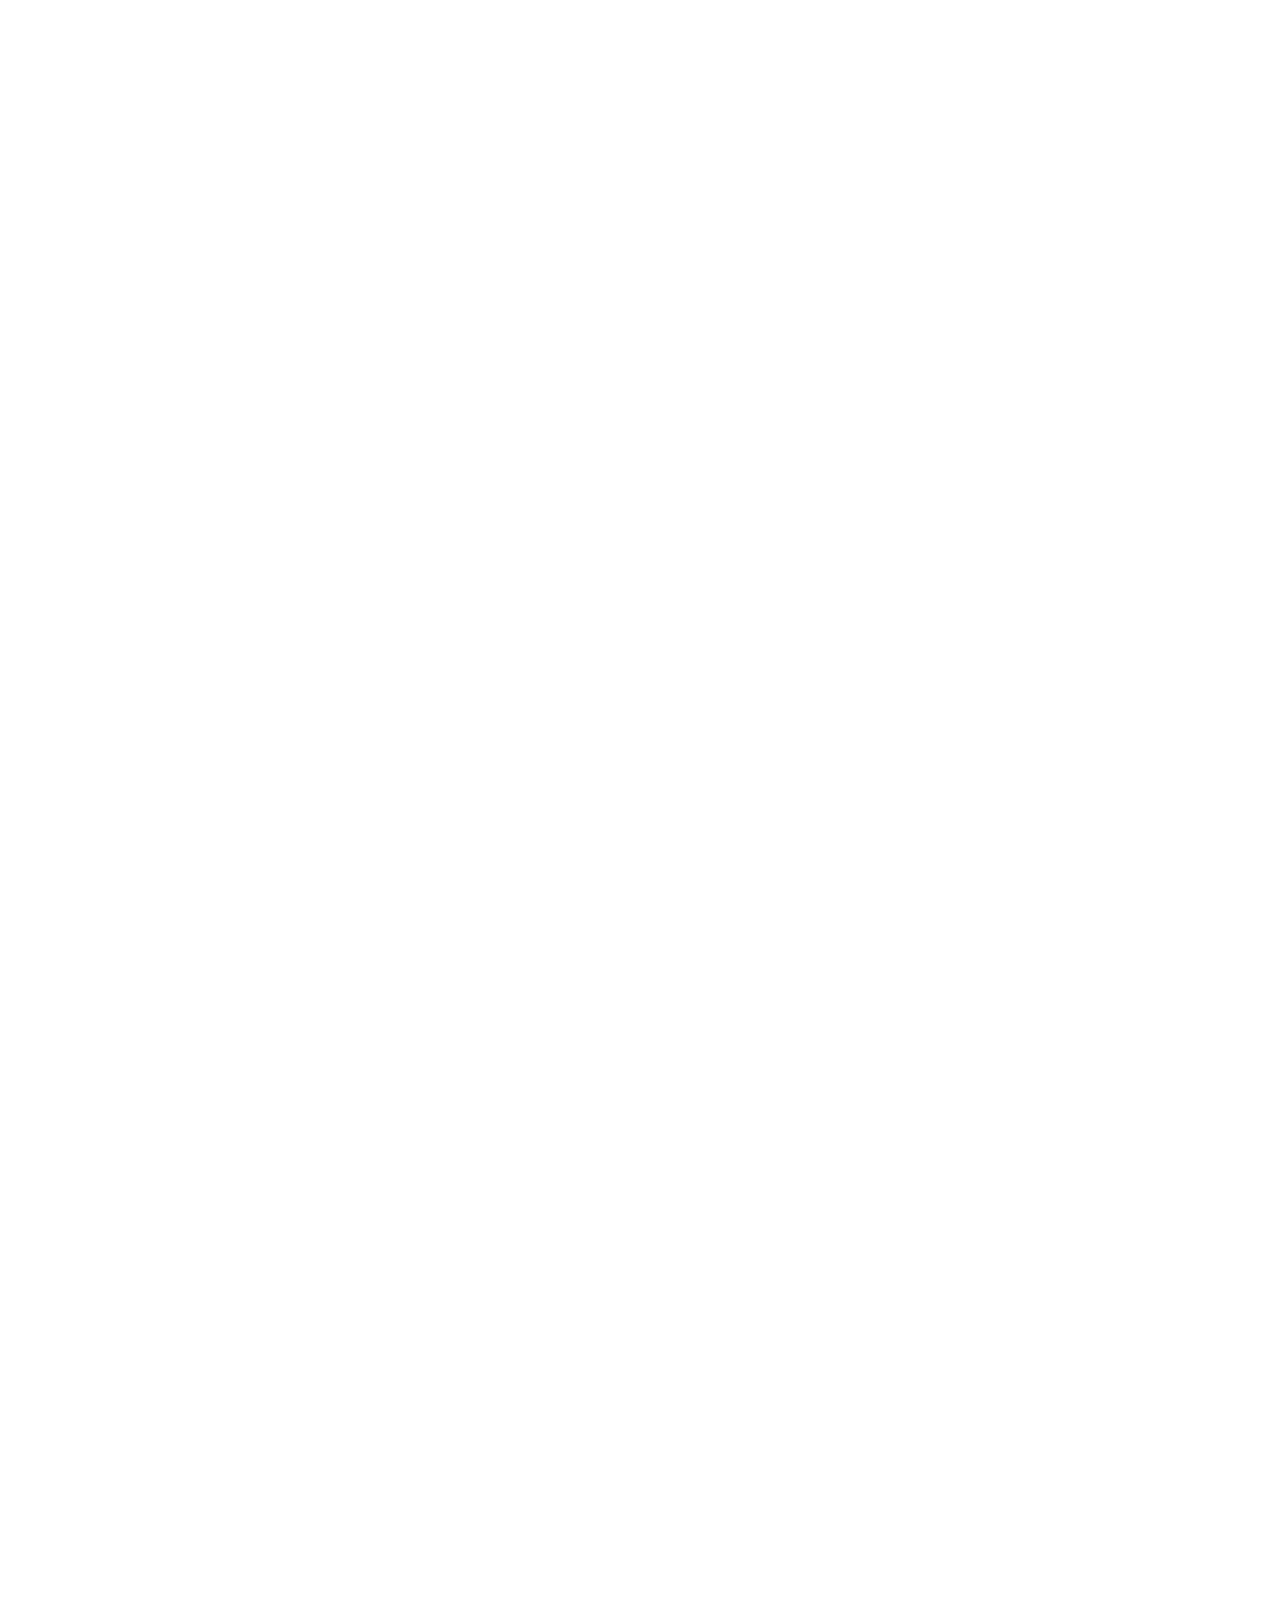
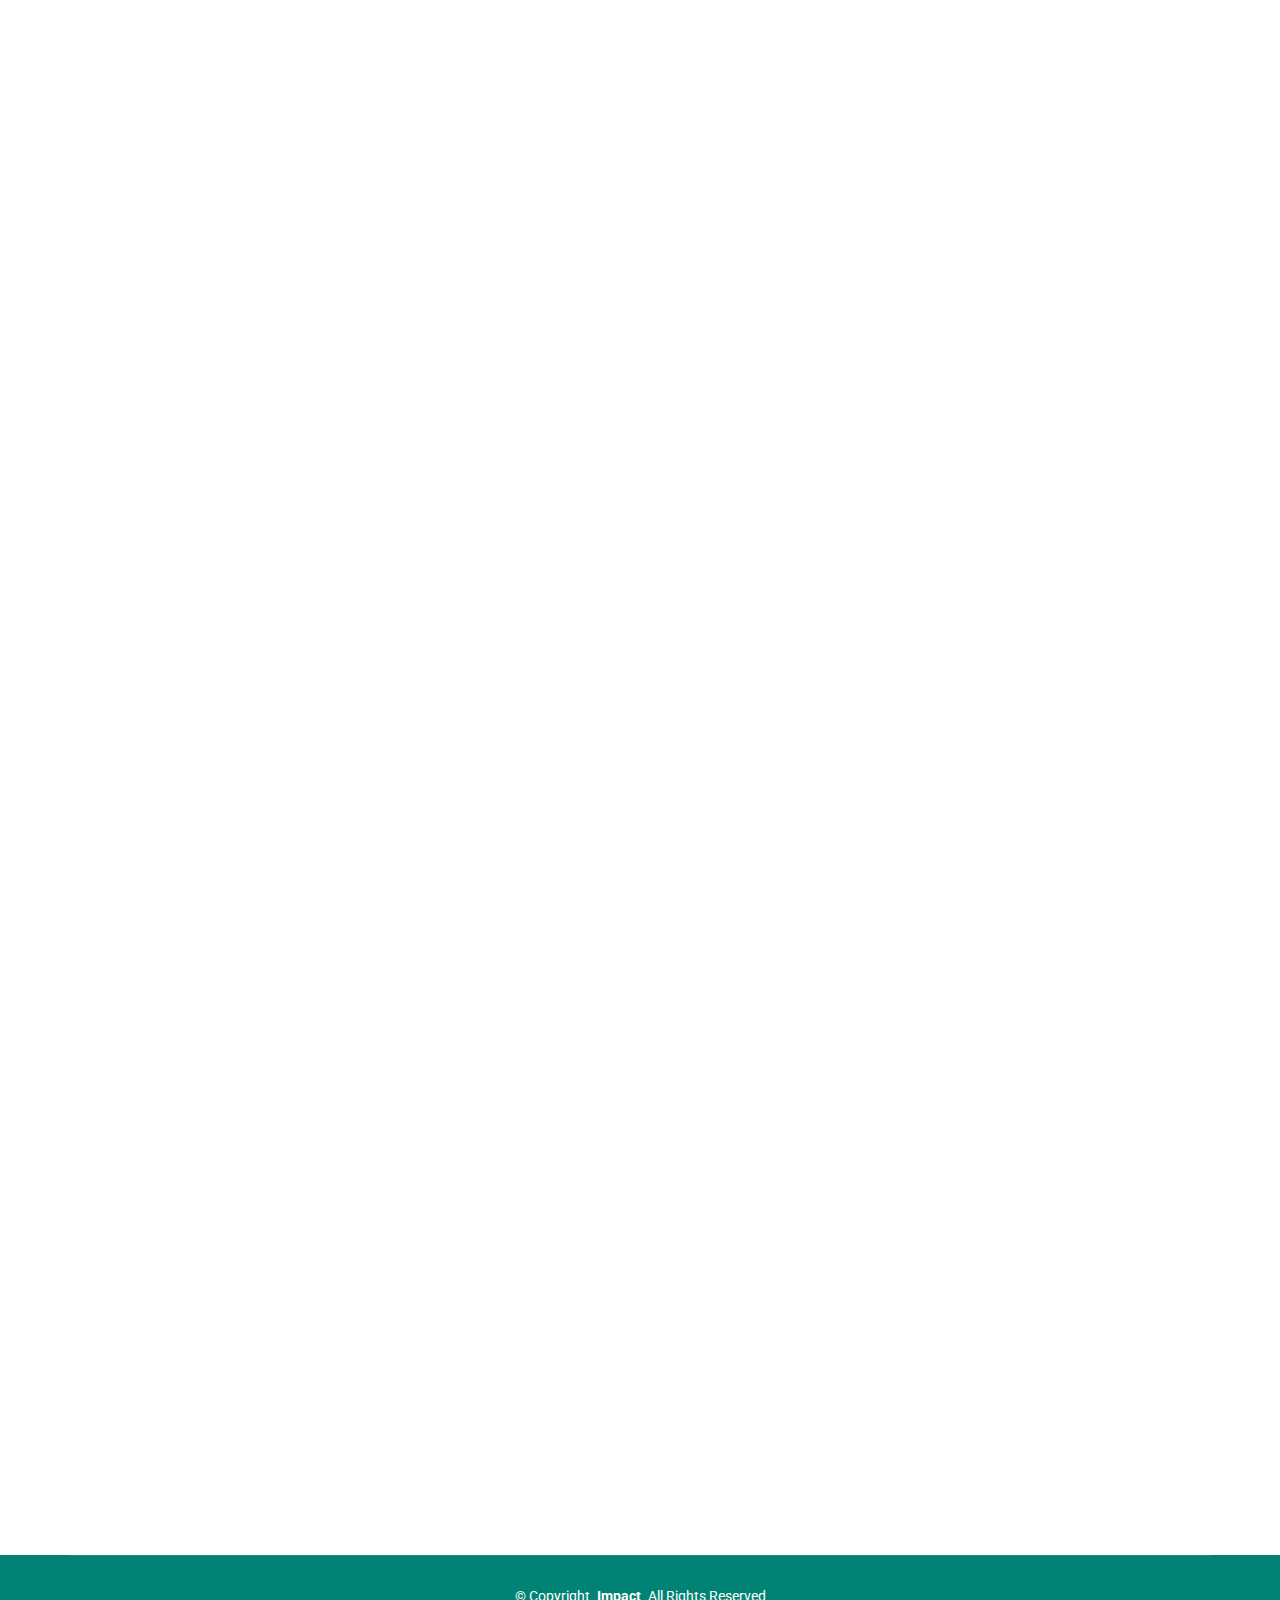
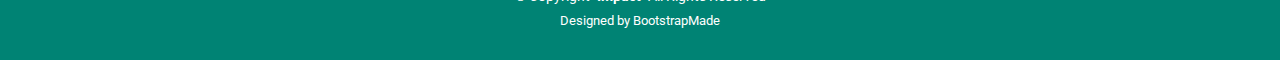
==== commit 9131bdbc: "commit" ====
--- a/index.html
+++ b/index.html
@@ -4,13 +4,13 @@
 <head>
   <meta charset="utf-8">
   <meta content="width=device-width, initial-scale=1.0" name="viewport">
-  <title>Index - Impact Bootstrap Template</title>
+  <title>소르르</title>
   <meta name="description" content="">
   <meta name="keywords" content="">
 
   <!-- Favicons -->
-  <link href="assets/img/favicon.png" rel="icon">
-  <link href="assets/img/apple-touch-icon.png" rel="apple-touch-icon">
+  <!-- <link href="assets/img/favicon.png" rel="icon"> -->
+  <!-- <link href="assets/img/apple-touch-icon.png" rel="apple-touch-icon"> -->
 
   <!-- Fonts -->
   <link href="https://fonts.googleapis.com" rel="preconnect">
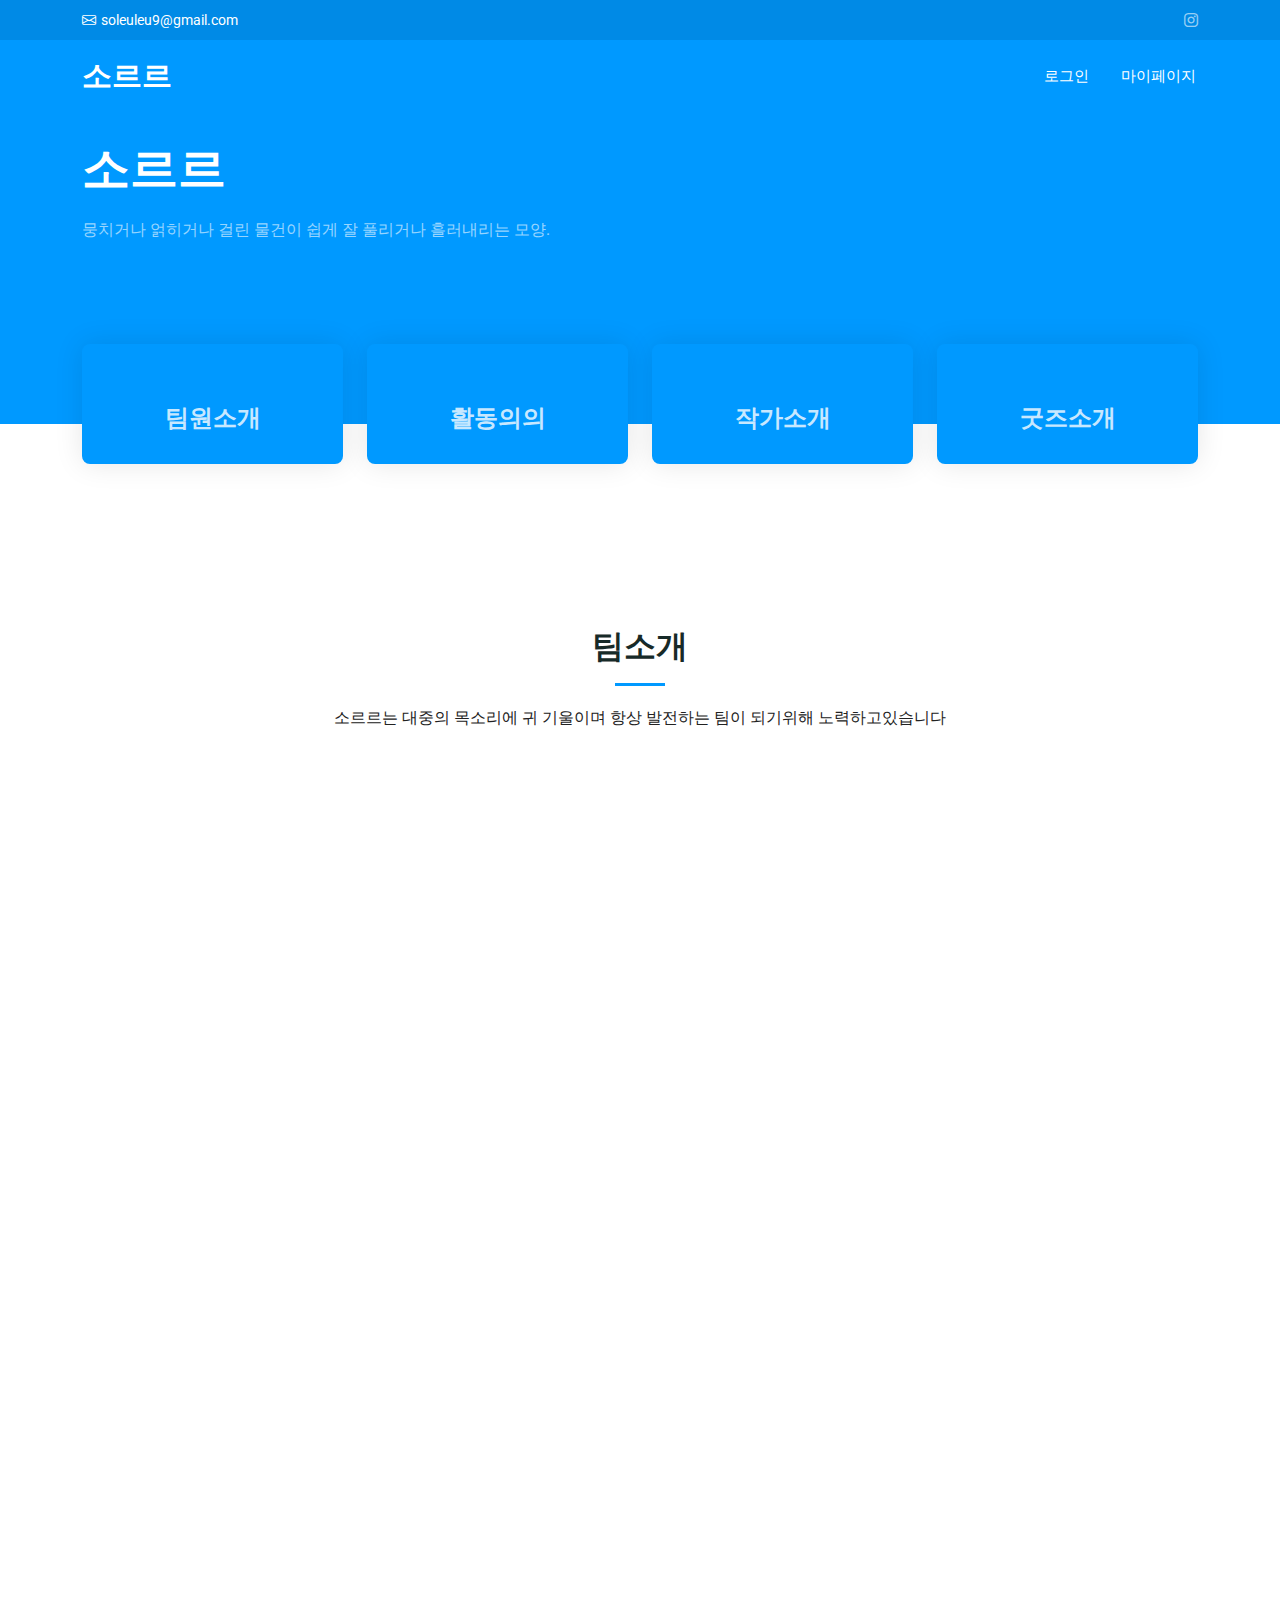
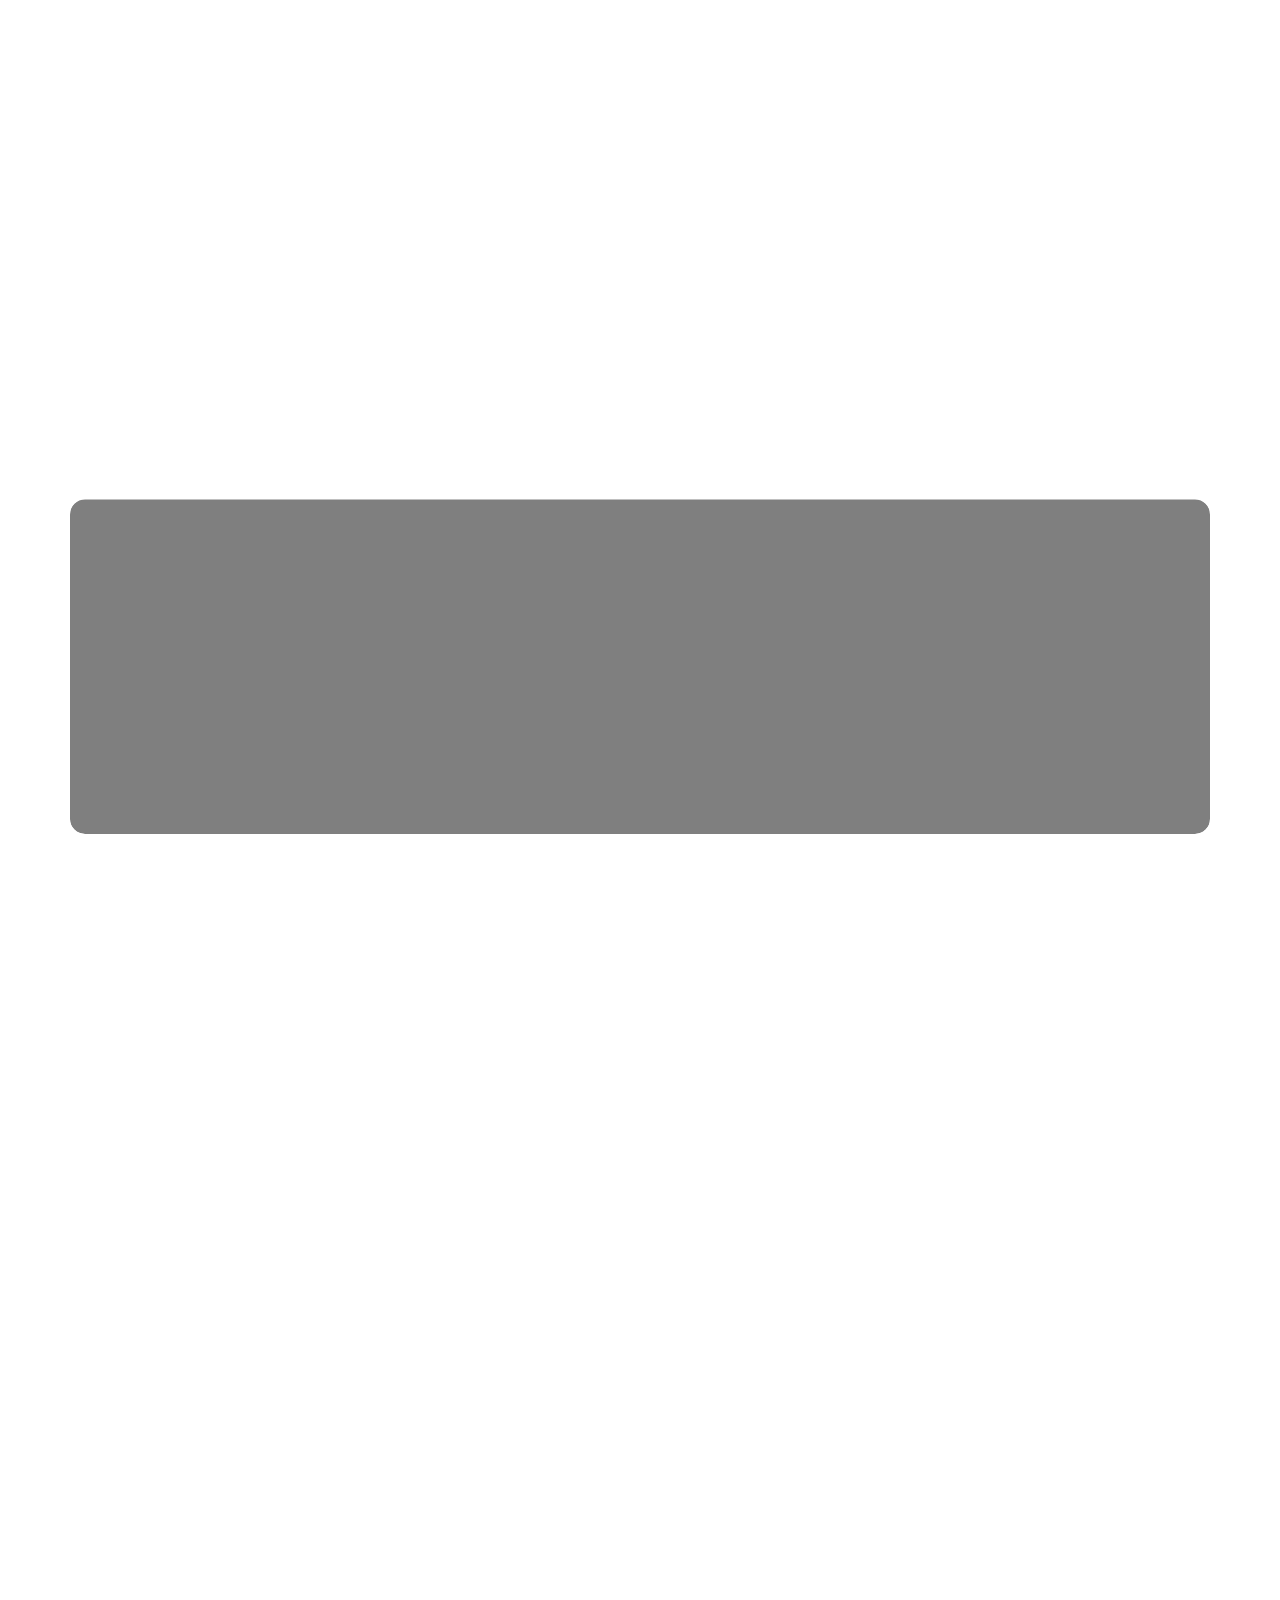
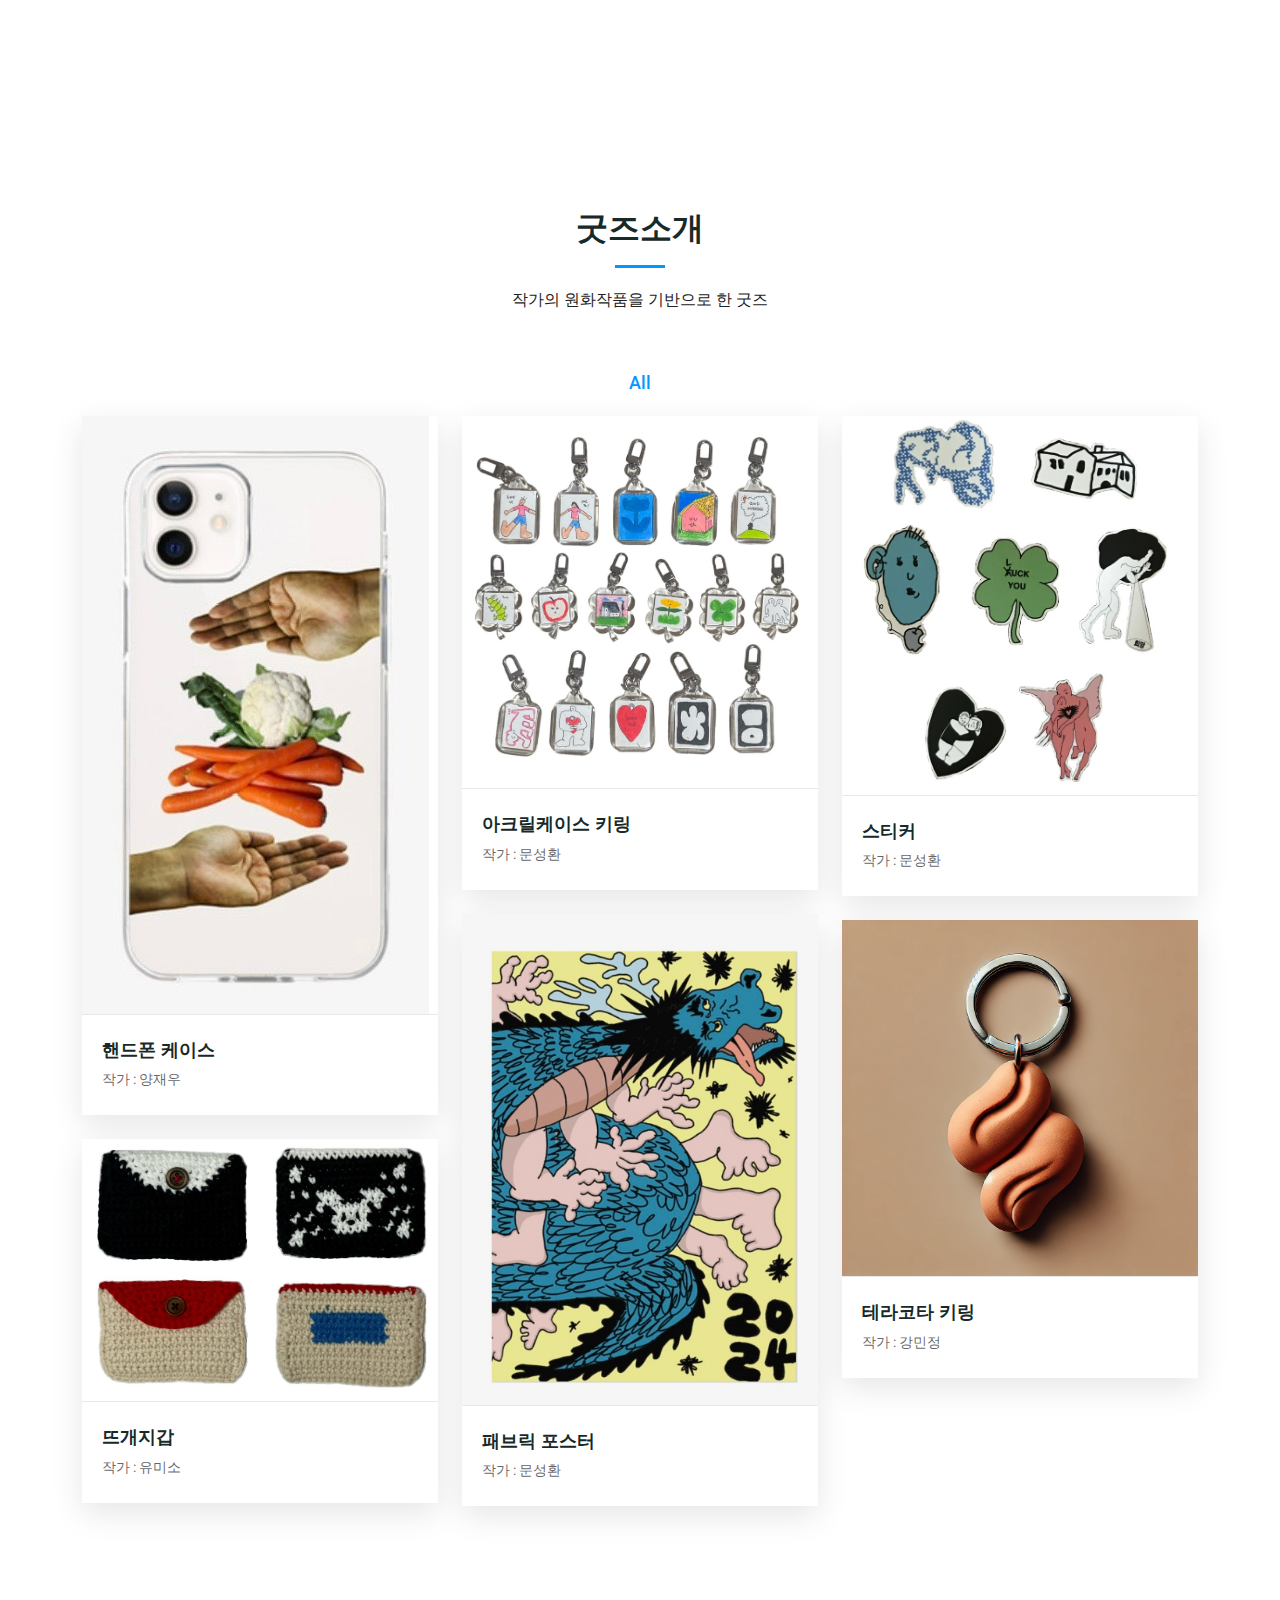
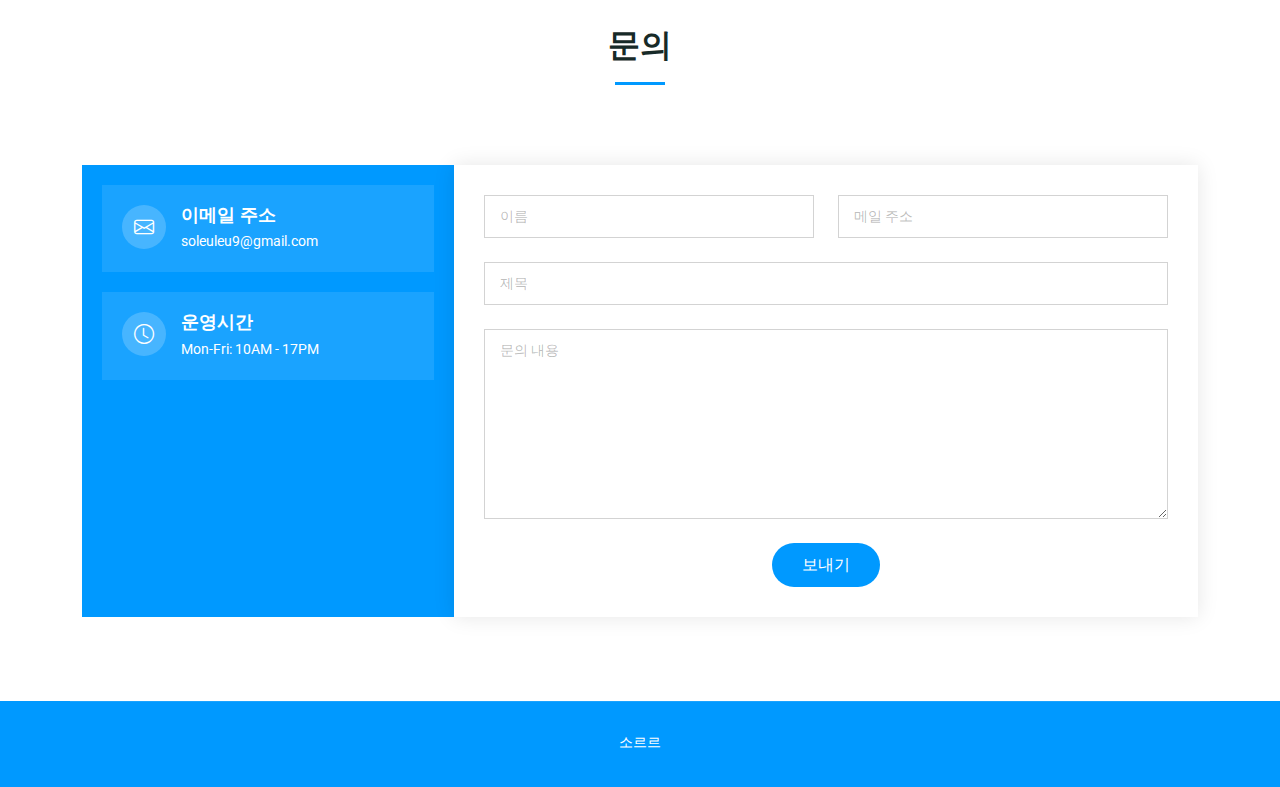
==== commit 35893f20: "1차최종" ====
--- a/index.html
+++ b/index.html
@@ -92,7 +92,7 @@
             <p>뭉치거나 얽히거나 걸린 물건이 쉽게 잘 풀리거나 흘러내리는 모양.</p>
           </div>
           <div class="col-lg-5 order-1 order-lg-2">
-            <img src="assets/img/hero-img.svg" class="img-fluid" alt="">
+            <!-- <img src="assets/img/hero-img.svg" class="img-fluid" alt=""> -->
           </div>
         </div>
       </div>
@@ -103,28 +103,28 @@
 
             <div class="col-xl-3 col-md-6">
               <div class="icon-box">
-                <div class="icon"><i class="bi bi-easel"></i></div>
+                <!-- <div class="icon"><i class="bi bi-easel"></i></div> -->
                 <h4 class="title"><a href="#team" class="stretched-link">팀원소개</a></h4>
               </div>
             </div><!--End Icon Box -->
 
             <div class="col-xl-3 col-md-6">
               <div class="icon-box">
-                <div class="icon"><i class="bi bi-gem"></i></div>
+                <!-- <div class="icon"><i class="bi bi-gem"></i></div> -->
                 <h4 class="title"><a href="#about" class="stretched-link">활동의의</a></h4>
               </div>
             </div><!--End Icon Box -->
 
             <div class="col-xl-3 col-md-6">
               <div class="icon-box">
-                <div class="icon"><i class="bi bi-geo-alt"></i></div>
+                <!-- <div class="icon"><i class="bi bi-geo-alt"></i></div> -->
                 <h4 class="title"><a href="#testimonials" class="stretched-link">작가소개</a></h4>
               </div>
             </div><!--End Icon Box -->
 
             <div class="col-xl-3 col-md-6">
               <div class="icon-box">
-                <div class="icon"><i class="bi bi-command"></i></div>
+                <!-- <div class="icon"><i class="bi bi-command"></i></div> -->
                 <h4 class="title"><a href="#portfolio" class="stretched-link">굿즈소개</a></h4>
               </div>
             </div><!--End Icon Box -->
@@ -195,44 +195,43 @@
         <p>소르르 팀은 신진 발굴 작가의 홍보 및 작업, 굿즈를 판매해주는 역할을 하는 팀입니다.</p>
       </div><!-- End Section Title -->
 
-      <div class="container">
-
-        <div class="row gy-4">
-          <div class="col-lg-6" data-aos="fade-up" data-aos-delay="100">
+      <div class="container ">
+
+        <div class="row gy-4 flex align-items-center justify-content-center">
+          <div class="col-lg-5" data-aos="fade-up" data-aos-delay="100">
             <h>우리는 창의력과 열정을 바탕으로 다양한 제품을 선보이며
               <br>사용자 친화적이고 품질 높은 제품을
               제공하기 위해 노력하고 있습니다.
             </h>
-            <img src="assets/img/about.jpg" class="img-fluid rounded-4 mb-4" alt="">
+            <img src="assets/img/about-2.jpg" class="rounded-4 mb-4" width="450" alt="">
             <div class="content">
               <ul>
                 <li><i class="bi bi-check-circle-fill"></i> <span>신진, 발굴 작가의 어려운 현실
-                    홍보와 작업을 병행하기 힘든 조건입니다. </span></li>
+                    홍보와 작업을 병행하기 힘든 조건 </span></li>
                 <li><i class="bi bi-check-circle-fill"></i> <span>대중의 다양한 개성
-                    자신의 개성이 중요해진 시대에서 니즈에 맞는 여러 굿즈를 찾을수 있는 플랫폼이 필요한 상황이다.</span></li>
+                    자신의 개성이 중요해진 시대에서 니즈에 맞는 여러 굿즈를 찾을수 있는 플랫폼이 필요한 상황</span></li>
 
               </ul>
 
             </div>
           </div>
-          <div class="col-lg-6" data-aos="fade-up" data-aos-delay="250">
+          <div class="col-lg-5" data-aos="fade-up" data-aos-delay="250">
             <div class="content ps-0 ps-lg-5">
 
-              <p>
-                소르르에서 작가는 자신의 작품을 홍보하고 판매할 수 있는 공간이고 대중들은 단순한 굿즈가 아니라 자신의 감성에 맞는 소비와 작가의 작품을 접할 수 있다.
-                <br>우리가 몰랐던 작가들의 활동과
-                작업들을 볼 수 있는 예술의 인프라 형성도 도모할 수 있다.
-              </p>
-
               <div class="position-relative mt-4">
-                <img src="assets/img/about-2.jpg" class="img-fluid rounded-4" alt="">
-                <a href="https://www.youtube.com/watch?v=Y7f98aduVJ8" class="glightbox pulsating-play-btn"></a>
-              </div>
-            </div>
-          </div>
-        </div>
-
-      </div>
+                <img src="assets/img/about.jpg" class="rounded-4" width="450" alt="">
+                <!-- <img src="assets/img/about-2.jpg" class="glightbox pulsating-play-btn"></=> -->
+                <p>
+                  <br>
+                  소르르에서 작가는 자신의 작품을 홍보하고 판매할 수 있는 공간이고 대중들은 단순한 굿즈가 아니라 자신의 감성에 맞는 소비와 작가의 작품을 접할 수 있습니다.
+                  또한 우리가 몰랐던 작가들의 활동과
+                  작업들을 볼 수 있는 예술의 인프라 형성도 도모할 수 있습니다.
+                </p </div>
+              </div>
+            </div>
+          </div>
+
+        </div>
 
     </section><!-- /About Section -->
 
@@ -241,16 +240,14 @@
     <section id="call-to-action" class="call-to-action section dark-background">
 
       <div class="container">
-        <img src="assets/img/cta-bg.jpg" alt="">
+        <img src="assets/video.png" alt="">
         <div class="content row justify-content-center" data-aos="zoom-in" data-aos-delay="100">
           <div class="col-xl-10">
             <div class="text-center">
-              <a href="https://www.youtube.com/watch?v=Y7f98aduVJ8" class="glightbox play-btn"></a>
-              <h3>팝업</h3>
-              <p>Duis aute irure dolor in reprehenderit in voluptate velit esse cillum dolore eu fugiat nulla pariatur.
-                Excepteur sint occaecat cupidatat non proident, sunt in culpa qui officia deserunt mollit anim id est
-                laborum.</p>
-              <a class="cta-btn" href="#">Call To Action</a>
+              <a href="assets/video.mp4" class="glightbox play-btn"></a>
+              <h3>팝업스토어 홍보영상</h3>
+
+              <!-- <a class="cta-btn" href="#">재생</a> -->
             </div>
           </div>
         </div>
@@ -302,8 +299,10 @@
                 <div class="portfolio-content h-100">
                   <img src="assets/img/testimonials/illustrator1.jpg" class="img-fluid" alt="">
                   <div class="portfolio-info">
-                    <h4><a href="" title="More Details">작가1</a></h4>
-                    <p>Lorem ipsum, dolor sit amet consectetur</p>
+                    <h4><a href="" title="More Details">양재우</a></h4>
+                    <p>
+                      <평화> - 2022
+                    </p>
                   </div>
                 </div>
               </div>
@@ -314,8 +313,10 @@
                 <div class="portfolio-content h-100">
                   <img src="assets/img/testimonials/illustrator2.jpg" class="img-fluid" alt="">
                   <div class="portfolio-info">
-                    <h4><a href="" title="More Details">작가2</a></h4>
-                    <p>Lorem ipsum, dolor sit amet consectetur</p>
+                    <h4><a href="" title="More Details">강민정</a></h4>
+                    <p>
+                      <무제> - 2022
+                    </p>
                   </div>
                 </div>
               </div>
@@ -326,8 +327,10 @@
                 <div class="portfolio-content h-100">
                   <img src="assets/img/testimonials/illustrator3.jpg" class="img-fluid" alt="">
                   <div class="portfolio-info">
-                    <h4><a href="" title="More Details">작가3</a></h4>
-                    <p>Lorem ipsum, dolor sit amet consectetur</p>
+                    <h4><a href="" title="More Details">이다희</a></h4>
+                    <p>
+                      <불안전한 아름다움 시리즈> - 2024
+                    </p>
                   </div>
                 </div>
               </div>
@@ -338,8 +341,10 @@
                 <div class="portfolio-content h-100">
                   <img src="assets/img/testimonials/illustrator4.jpg" class="img-fluid" alt="">
                   <div class="portfolio-info">
-                    <h4><a href="" title="More Details">작가4</a></h4>
-                    <p>Lorem ipsum, dolor sit amet consectetur</p>
+                    <h4><a href="" title="More Details">문성환</a></h4>
+                    <p>
+                      <문> - 2024
+                    </p>
                   </div>
                 </div>
               </div>
@@ -349,10 +354,12 @@
             <div class="swiper-slide">
               <div class="testimonial-item">
                 <div class="portfolio-content h-100">
-                  <img src="assets/img/testimonials/testimonials-5.jpg" class="img-fluid" alt="">
+                  <img src="assets/img/testimonials/illustrator5.jpg" class="img-fluid" alt="">
                   <div class="portfolio-info">
-                    <h4><a href="" title="More Details">작가5</a></h4>
-                    <p>Lorem ipsum, dolor sit amet consectetur</p>
+                    <h4><a href="" title="More Details">김지훈</a></h4>
+                    <p>
+                      <자화상> - 2020
+                    </p>
                   </div>
                 </div>
               </div>
@@ -371,32 +378,27 @@
     <section id="portfolio" class="portfolio section">
 
       <!-- Section Title -->
-      <div class="container section-title" data-aos="fade-up">
+      <div class="container section-title">
         <h2>굿즈소개</h2>
-        <p>Necessitatibus eius consequatur ex aliquid fuga eum quidem sint consectetur velit</p>
+        <p>작가의 원화작품을 기반으로 한 굿즈</p>
       </div><!-- End Section Title -->
 
       <div class="container">
-
         <div class="isotope-layout" data-default-filter="*" data-layout="masonry" data-sort="original-order">
 
-          <ul class="portfolio-filters isotope-filters" data-aos="fade-up" data-aos-delay="100">
+          <ul class="portfolio-filters isotope-filters">
             <li data-filter="*" class="filter-active">All</li>
-            <li data-filter=".filter-app">App</li>
-            <li data-filter=".filter-product">Product</li>
-            <li data-filter=".filter-branding">Branding</li>
-            <li data-filter=".filter-books">Books</li>
           </ul><!-- End Portfolio Filters -->
 
-          <div class="row gy-4 isotope-container" data-aos="fade-up" data-aos-delay="200">
+          <div class="row gy-4 isotope-container">
 
             <div class="col-lg-4 col-md-6 portfolio-item isotope-item filter-app">
               <div class="portfolio-content h-100">
                 <a href="assets/img/portfolio/app-1.jpg" data-gallery="portfolio-gallery-app" class="glightbox"><img
                     src="assets/img/portfolio/app-1.jpg" class="img-fluid" alt=""></a>
                 <div class="portfolio-info">
-                  <h4><a href="portfolio-details.html" title="More Details">App 1</a></h4>
-                  <p>Lorem ipsum, dolor sit amet consectetur</p>
+                  <h4><a href="portfolio-details.html" title="More Details">핸드폰 케이스</a></h4>
+                  <p>작가 : 양재우</p>
                 </div>
               </div>
             </div><!-- End Portfolio Item -->
@@ -406,8 +408,8 @@
                 <a href="assets/img/portfolio/product-1.jpg" data-gallery="portfolio-gallery-app" class="glightbox"><img
                     src="assets/img/portfolio/product-1.jpg" class="img-fluid" alt=""></a>
                 <div class="portfolio-info">
-                  <h4><a href="portfolio-details.html" title="More Details">Product 1</a></h4>
-                  <p>Lorem ipsum, dolor sit amet consectetur</p>
+                  <h4><a href="portfolio-details.html" title="More Details">아크릴케이스 키링</a></h4>
+                  <p>작가 : 문성환</p>
                 </div>
               </div>
             </div><!-- End Portfolio Item -->
@@ -417,8 +419,8 @@
                 <a href="assets/img/portfolio/branding-1.jpg" data-gallery="portfolio-gallery-app"
                   class="glightbox"><img src="assets/img/portfolio/branding-1.jpg" class="img-fluid" alt=""></a>
                 <div class="portfolio-info">
-                  <h4><a href="portfolio-details.html" title="More Details">Branding 1</a></h4>
-                  <p>Lorem ipsum, dolor sit amet consectetur</p>
+                  <h4><a href="portfolio-details.html" title="More Details">스티커</a></h4>
+                  <p>작가 : 문성환</p>
                 </div>
               </div>
             </div><!-- End Portfolio Item -->
@@ -428,8 +430,8 @@
                 <a href="assets/img/portfolio/books-1.jpg" data-gallery="portfolio-gallery-app" class="glightbox"><img
                     src="assets/img/portfolio/books-1.jpg" class="img-fluid" alt=""></a>
                 <div class="portfolio-info">
-                  <h4><a href="portfolio-details.html" title="More Details">Books 1</a></h4>
-                  <p>Lorem ipsum, dolor sit amet consectetur</p>
+                  <h4><a href="portfolio-details.html" title="More Details">패브릭 포스터</a></h4>
+                  <p>작가 : 문성환</p>
                 </div>
               </div>
             </div><!-- End Portfolio Item -->
@@ -439,8 +441,8 @@
                 <a href="assets/img/portfolio/app-2.jpg" data-gallery="portfolio-gallery-app" class="glightbox"><img
                     src="assets/img/portfolio/app-2.jpg" class="img-fluid" alt=""></a>
                 <div class="portfolio-info">
-                  <h4><a href="portfolio-details.html" title="More Details">App 2</a></h4>
-                  <p>Lorem ipsum, dolor sit amet consectetur</p>
+                  <h4><a href="portfolio-details.html" title="More Details">테라코타 키링</a></h4>
+                  <p>작가 : 강민정</p>
                 </div>
               </div>
             </div><!-- End Portfolio Item -->
@@ -450,77 +452,13 @@
                 <a href="assets/img/portfolio/product-2.jpg" data-gallery="portfolio-gallery-app" class="glightbox"><img
                     src="assets/img/portfolio/product-2.jpg" class="img-fluid" alt=""></a>
                 <div class="portfolio-info">
-                  <h4><a href="portfolio-details.html" title="More Details">Product 2</a></h4>
-                  <p>Lorem ipsum, dolor sit amet consectetur</p>
+                  <h4><a href="portfolio-details.html" title="More Details">뜨개지갑 </a></h4>
+                  <p>작가 : 유미소</p>
                 </div>
               </div>
             </div><!-- End Portfolio Item -->
 
-            <div class="col-lg-4 col-md-6 portfolio-item isotope-item filter-branding">
-              <div class="portfolio-content h-100">
-                <a href="assets/img/portfolio/branding-2.jpg" data-gallery="portfolio-gallery-app"
-                  class="glightbox"><img src="assets/img/portfolio/branding-2.jpg" class="img-fluid" alt=""></a>
-                <div class="portfolio-info">
-                  <h4><a href="portfolio-details.html" title="More Details">Branding 2</a></h4>
-                  <p>Lorem ipsum, dolor sit amet consectetur</p>
-                </div>
-              </div>
-            </div><!-- End Portfolio Item -->
-
-            <div class="col-lg-4 col-md-6 portfolio-item isotope-item filter-books">
-              <div class="portfolio-content h-100">
-                <a href="assets/img/portfolio/books-2.jpg" data-gallery="portfolio-gallery-app" class="glightbox"><img
-                    src="assets/img/portfolio/books-2.jpg" class="img-fluid" alt=""></a>
-                <div class="portfolio-info">
-                  <h4><a href="portfolio-details.html" title="More Details">Books 2</a></h4>
-                  <p>Lorem ipsum, dolor sit amet consectetur</p>
-                </div>
-              </div>
-            </div><!-- End Portfolio Item -->
-
-            <div class="col-lg-4 col-md-6 portfolio-item isotope-item filter-app">
-              <div class="portfolio-content h-100">
-                <a href="assets/img/portfolio/app-3.jpg" data-gallery="portfolio-gallery-app" class="glightbox"><img
-                    src="assets/img/portfolio/app-3.jpg" class="img-fluid" alt=""></a>
-                <div class="portfolio-info">
-                  <h4><a href="portfolio-details.html" title="More Details">App 3</a></h4>
-                  <p>Lorem ipsum, dolor sit amet consectetur</p>
-                </div>
-              </div>
-            </div><!-- End Portfolio Item -->
-
-            <div class="col-lg-4 col-md-6 portfolio-item isotope-item filter-product">
-              <div class="portfolio-content h-100">
-                <a href="assets/img/portfolio/product-3.jpg" data-gallery="portfolio-gallery-app" class="glightbox"><img
-                    src="assets/img/portfolio/product-3.jpg" class="img-fluid" alt=""></a>
-                <div class="portfolio-info">
-                  <h4><a href="portfolio-details.html" title="More Details">Product 3</a></h4>
-                  <p>Lorem ipsum, dolor sit amet consectetur</p>
-                </div>
-              </div>
-            </div><!-- End Portfolio Item -->
-
-            <div class="col-lg-4 col-md-6 portfolio-item isotope-item filter-branding">
-              <div class="portfolio-content h-100">
-                <a href="assets/img/portfolio/branding-3.jpg" data-gallery="portfolio-gallery-app"
-                  class="glightbox"><img src="assets/img/portfolio/branding-3.jpg" class="img-fluid" alt=""></a>
-                <div class="portfolio-info">
-                  <h4><a href="portfolio-details.html" title="More Details">Branding 3</a></h4>
-                  <p>Lorem ipsum, dolor sit amet consectetur</p>
-                </div>
-              </div>
-            </div><!-- End Portfolio Item -->
-
-            <div class="col-lg-4 col-md-6 portfolio-item isotope-item filter-books">
-              <div class="portfolio-content h-100">
-                <a href="assets/img/portfolio/books-3.jpg" data-gallery="portfolio-gallery-app" class="glightbox"><img
-                    src="assets/img/portfolio/books-3.jpg" class="img-fluid" alt=""></a>
-                <div class="portfolio-info">
-                  <h4><a href="portfolio-details.html" title="More Details">Books 3</a></h4>
-                  <p>Lorem ipsum, dolor sit amet consectetur</p>
-                </div>
-              </div>
-            </div><!-- End Portfolio Item -->
+
 
           </div><!-- End Portfolio Container -->
 
@@ -535,46 +473,46 @@
     <section id="contact" class="contact section">
 
       <!-- Section Title -->
-      <div class="container section-title" data-aos="fade-up">
-        <h2>Contact</h2>
-        <p>Necessitatibus eius consequatur ex aliquid fuga eum quidem sint consectetur velit</p>
+      <div class="container section-title">
+        <h2>문의</h2>
+
       </div><!-- End Section Title -->
 
-      <div class="container" data-aos="fade-up" data-aos-delay="100">
+      <div class="container">
 
         <div class="row gx-lg-0 gy-4">
 
           <div class="col-lg-4">
-            <div class="info-container d-flex flex-column align-items-center justify-content-center">
-              <div class="info-item d-flex" data-aos="fade-up" data-aos-delay="200">
+            <div class="info-container d-flex flex-column align-items-center justify-content-start">
+              <!-- <div class="info-item d-flex" data-aos="fade-up" data-aos-delay="200">
                 <i class="bi bi-geo-alt flex-shrink-0"></i>
                 <div>
                   <h3>Address</h3>
                   <p>A108 Adam Street, New York, NY 535022</p>
                 </div>
-              </div><!-- End Info Item -->
-
-              <div class="info-item d-flex" data-aos="fade-up" data-aos-delay="300">
+              </div>End Info Item -->
+
+              <!-- <div class="info-item d-flex" data-aos="fade-up" data-aos-delay="300">
                 <i class="bi bi-telephone flex-shrink-0"></i>
                 <div>
                   <h3>Call Us</h3>
                   <p>+1 5589 55488 55</p>
                 </div>
-              </div><!-- End Info Item -->
-
-              <div class="info-item d-flex" data-aos="fade-up" data-aos-delay="400">
+              </div>End Info Item -->
+
+              <div class="info-item d-flex">
                 <i class="bi bi-envelope flex-shrink-0"></i>
                 <div>
-                  <h3>Email Us</h3>
-                  <p>info@example.com</p>
+                  <h3>이메일 주소</h3>
+                  <p>soleuleu9@gmail.com</p>
                 </div>
               </div><!-- End Info Item -->
 
-              <div class="info-item d-flex" data-aos="fade-up" data-aos-delay="500">
+              <div class="info-item d-flex">
                 <i class="bi bi-clock flex-shrink-0"></i>
                 <div>
-                  <h3>Open Hours:</h3>
-                  <p>Mon-Sat: 11AM - 23PM</p>
+                  <h3>운영시간</h3>
+                  <p>Mon-Fri: 10AM - 17PM</p>
                 </div>
               </div><!-- End Info Item -->
 
@@ -583,31 +521,29 @@
           </div>
 
           <div class="col-lg-8">
-            <form action="forms/contact.php" method="post" class="php-email-form" data-aos="fade" data-aos-delay="100">
+            <form class="php-email-form">
               <div class="row gy-4">
 
                 <div class="col-md-6">
-                  <input type="text" name="name" class="form-control" placeholder="Your Name" required="">
+                  <input type="text" name="name" class="form-control" placeholder="이름" required="">
                 </div>
 
                 <div class="col-md-6 ">
-                  <input type="email" class="form-control" name="email" placeholder="Your Email" required="">
+                  <input type="email" class="form-control" name="email" placeholder="메일 주소" required="">
                 </div>
 
                 <div class="col-md-12">
-                  <input type="text" class="form-control" name="subject" placeholder="Subject" required="">
+                  <input type="text" class="form-control" name="subject" placeholder="제목" required="">
                 </div>
 
                 <div class="col-md-12">
-                  <textarea class="form-control" name="message" rows="8" placeholder="Message" required=""></textarea>
+                  <textarea class="form-control" name="message" rows="8" placeholder="문의 내용" required=""></textarea>
                 </div>
 
                 <div class="col-md-12 text-center">
-                  <div class="loading">Loading</div>
-                  <div class="error-message"></div>
-                  <div class="sent-message">Your message has been sent. Thank you!</div>
-
-                  <button type="submit">Send Message</button>
+
+
+                  <button type="submit">보내기</button>
                 </div>
 
               </div>
@@ -625,13 +561,13 @@
   <footer id="footer" class="footer accent-background">
 
     <div class="container copyright text-center mt-4">
-      <p>© <span>Copyright</span> <strong class="px-1 sitename">Impact</strong> <span>All Rights Reserved</span></p>
+      <p>소르르</p>
       <div class="credits">
         <!-- All the links in the footer should remain intact. -->
         <!-- You can delete the links only if you've purchased the pro version. -->
         <!-- Licensing information: https://bootstrapmade.com/license/ -->
         <!-- Purchase the pro version with working PHP/AJAX contact form: [buy-url] -->
-        Designed by <a href="https://bootstrapmade.com/">BootstrapMade</a>
+        <!-- Designed by <a href="https://bootstrapmade.com/">BootstrapMade</a> -->
       </div>
     </div>
 
@@ -646,7 +582,7 @@
 
   <!-- Vendor JS Files -->
   <script src="assets/vendor/bootstrap/js/bootstrap.bundle.min.js"></script>
-  <script src="assets/vendor/php-email-form/validate.js"></script>
+  <!-- <script src="assets/vendor/php-email-form/validate.js"></script> -->
   <script src="assets/vendor/aos/aos.js"></script>
   <script src="assets/vendor/glightbox/js/glightbox.min.js"></script>
   <script src="assets/vendor/swiper/swiper-bundle.min.js"></script>
--- a/assets/css/main.css
+++ b/assets/css/main.css
@@ -24,7 +24,7 @@
   --background-color: #ffffff; /* Background color for the entire website, including individual sections */
   --default-color: #222222; /* Default color used for the majority of the text content across the entire website */
   --heading-color: #172a28; /* Color for headings, subheadings and title throughout the website */
-  --accent-color: #008374; /* Accent color that represents your brand on the website. It's used for buttons, links, and other elements that need to stand out */
+  --accent-color: #0099ff; /* Accent color that represents your brand on the website. It's used for buttons, links, and other elements that need to stand out */
   --surface-color: #ffffff; /* The surface color is used as a background of boxed elements within sections, such as cards, icon boxes, or other elements that require a visual separation from the global background. */
   --contrast-color: #ffffff; /* Contrast color for text, ensuring readability against backgrounds of accent, heading, or default colors. */
 }
@@ -32,11 +32,11 @@
 /* Nav Menu Colors - The following color variables are used specifically for the navigation menu. They are separate from the global colors to allow for more customization options */
 :root {
   --nav-color: #ffffff; /* The default color of the main navmenu links */
-  --nav-hover-color: #008374; /* Applied to main navmenu links when they are hovered over or active */
+  --nav-hover-color: #0099ff; /* Applied to main navmenu links when they are hovered over or active */
   --nav-mobile-background-color: #ffffff; /* Used as the background color for mobile navigation menu */
   --nav-dropdown-background-color: #ffffff; /* Used as the background color for dropdown items that appear when hovering over primary navigation items */
   --nav-dropdown-color: #01433c; /* Used for navigation links of the dropdown items in the navigation menu. */
-  --nav-dropdown-hover-color: #008374; /* Similar to --nav-hover-color, this color is applied to dropdown navigation links when they are hovered over. */
+  --nav-dropdown-hover-color: #0099ff; /* Similar to --nav-hover-color, this color is applied to dropdown navigation links when they are hovered over. */
 }
 
 /* Color Presets - These classes override global colors when applied to any section or element, providing reuse of the sam color scheme. */
@@ -55,7 +55,7 @@
 }
 
 .accent-background {
-  --background-color: #008374;
+  --background-color: #0099ff;
   --default-color: #ffffff;
   --heading-color: #ffffff;
   --accent-color: #ffffff;
@@ -236,7 +236,7 @@
 # Global Header
 --------------------------------------------------------------*/
 .header {
-  --background-color: #008374;
+  --background-color: #0099ff;
   --heading-color: #ffffff;
   color: var(--default-color);
   transition: all 0.5s;
@@ -997,7 +997,7 @@
   transition: all 0.3s ease-in-out;
   border-radius: 8px;
   z-index: 1;
-  height: 100%;
+  height: 50%;
   width: 100%;
   text-align: center;
 }
@@ -1999,7 +1999,7 @@
   background: var(--accent-color);
   border: 0;
   padding: 10px 30px;
-  transition: 0.4s;
+  transition: 0.1s;
   border-radius: 50px;
 }
 
